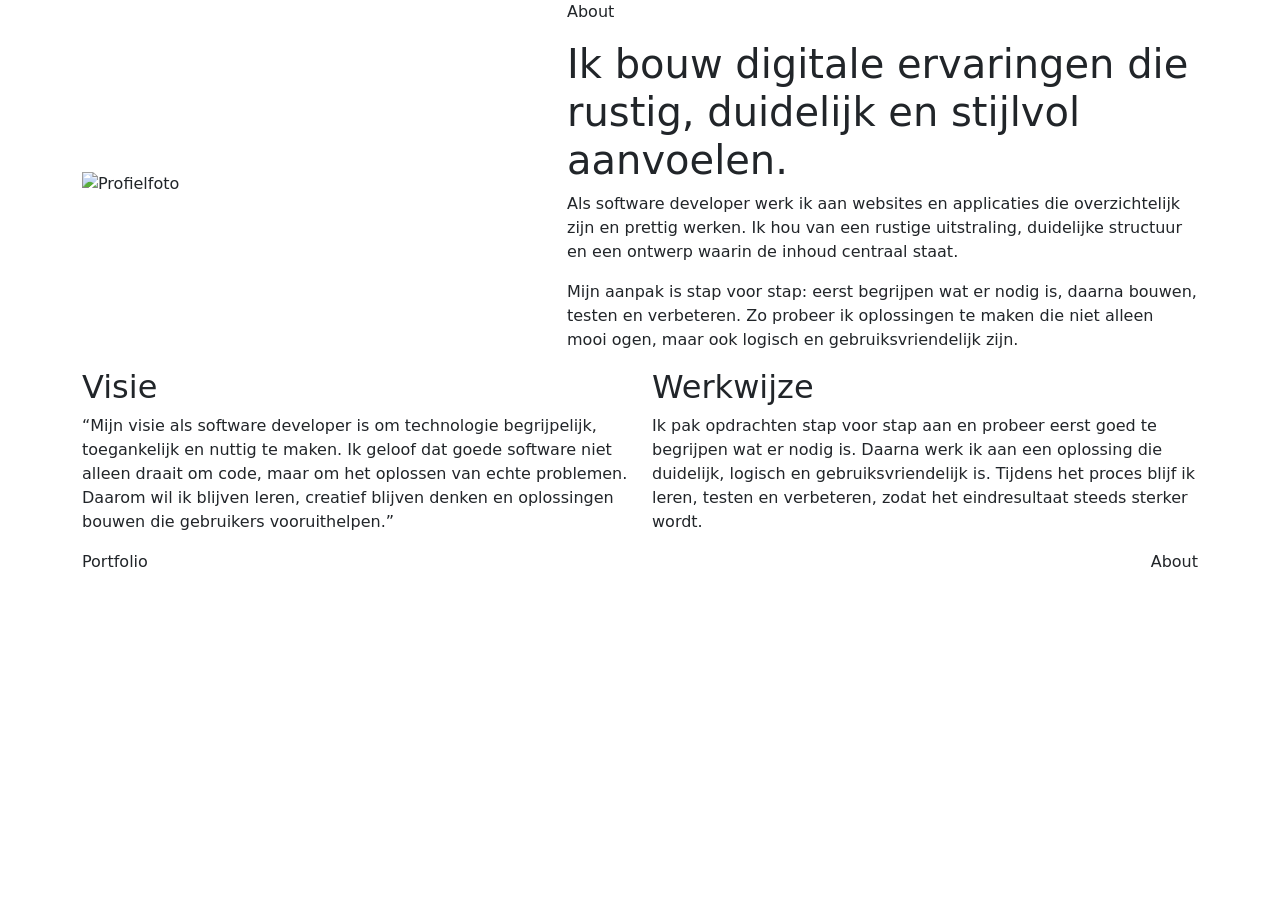
==== about.html @ 8e5a89a1 "basis" ====
<!doctype html>
<html lang="nl">
  <head>
    <meta charset="utf-8">
    <meta name="viewport" content="width=device-width, initial-scale=1">
    <title>Portfolio | About</title>
    <link href="https://cdn.jsdelivr.net/npm/bootstrap@5.3.3/dist/css/bootstrap.min.css" rel="stylesheet">
    <link rel="stylesheet" href="css/style.css">
  </head>
  <body class="inner-page">
    <nav class="navbar navbar-expand-lg fixed-top glass-nav" data-bs-theme="dark">
      <div class="container">
        <a class="navbar-brand brand-mark" href="index.html">Portfolio</a>
        <button class="navbar-toggler" type="button" data-bs-toggle="collapse" data-bs-target="#mainNav" aria-controls="mainNav" aria-expanded="false" aria-label="Menu openen">
          <span class="navbar-toggler-icon"></span>
        </button>
        <div class="collapse navbar-collapse" id="mainNav">
          <ul class="navbar-nav ms-auto gap-lg-2">
            <li class="nav-item"><a class="nav-link" href="index.html">Home</a></li>
            <li class="nav-item"><a class="nav-link active" href="about.html">About</a></li>
            <li class="nav-item"><a class="nav-link" href="skills.html">Skills</a></li>
            <li class="nav-item"><a class="nav-link" href="projecten.html">Projecten</a></li>
          </ul>
        </div>
      </div>
    </nav>

    <main class="page-shell">
      <section class="container">
        <div class="row align-items-center g-5">
          <div class="col-lg-5">
            <div class="portrait-frame reveal">
              <img class="profile-photo" src="img/profiel-foto.png" alt="Profielfoto">
            </div>
          </div>
          <div class="col-lg-7">
            <p class="eyebrow">About</p>
            <h1 class="page-title about-title">Ik bouw digitale ervaringen die rustig, duidelijk en stijlvol aanvoelen.</h1>
            <p class="page-copy">Als software developer werk ik aan websites en applicaties die overzichtelijk zijn en prettig werken. Ik hou van een rustige uitstraling, 
              duidelijke structuur en een ontwerp waarin de inhoud centraal staat.</p>
            <p class="page-copy">Mijn aanpak is stap voor stap: eerst begrijpen wat er nodig is, 
              daarna bouwen, testen en verbeteren. Zo probeer ik oplossingen te maken die niet alleen mooi ogen, maar ook logisch en gebruiksvriendelijk zijn.</p>
          </div>
        </div>
      </section>

      <section class="container section-gap">
        <div class="row g-4">
          <div class="col-md-6">
            <article class="lux-card reveal">
              <h2>Visie</h2>
              <p>“Mijn visie als software developer is om technologie begrijpelijk, 
                toegankelijk en nuttig te maken. Ik geloof dat goede software niet alleen draait om code, 
                maar om het oplossen van echte problemen. Daarom wil ik blijven leren, 
                creatief blijven denken en oplossingen bouwen die gebruikers vooruithelpen.”</p>
            </article>
          </div>
          <div class="col-md-6">
            <article class="lux-card reveal">
              <h2>Werkwijze</h2>
              <p>Ik pak opdrachten stap voor stap aan en probeer eerst goed te begrijpen wat er nodig is. 
                Daarna werk ik aan een oplossing die duidelijk, logisch en gebruiksvriendelijk is. 
                Tijdens het proces blijf ik leren, testen en verbeteren, zodat het eindresultaat steeds sterker wordt.</p>
            </article>
          </div>
        </div>
      </section>
    </main>

    <footer class="site-footer">
      <div class="container d-flex flex-column flex-md-row justify-content-between gap-2">
        <span>Portfolio</span>
        <span>About</span>
      </div>
    </footer>

    <script src="https://cdn.jsdelivr.net/npm/bootstrap@5.3.3/dist/js/bootstrap.bundle.min.js"></script>
    <script src="js/main.js"></script>
  </body>
</html>
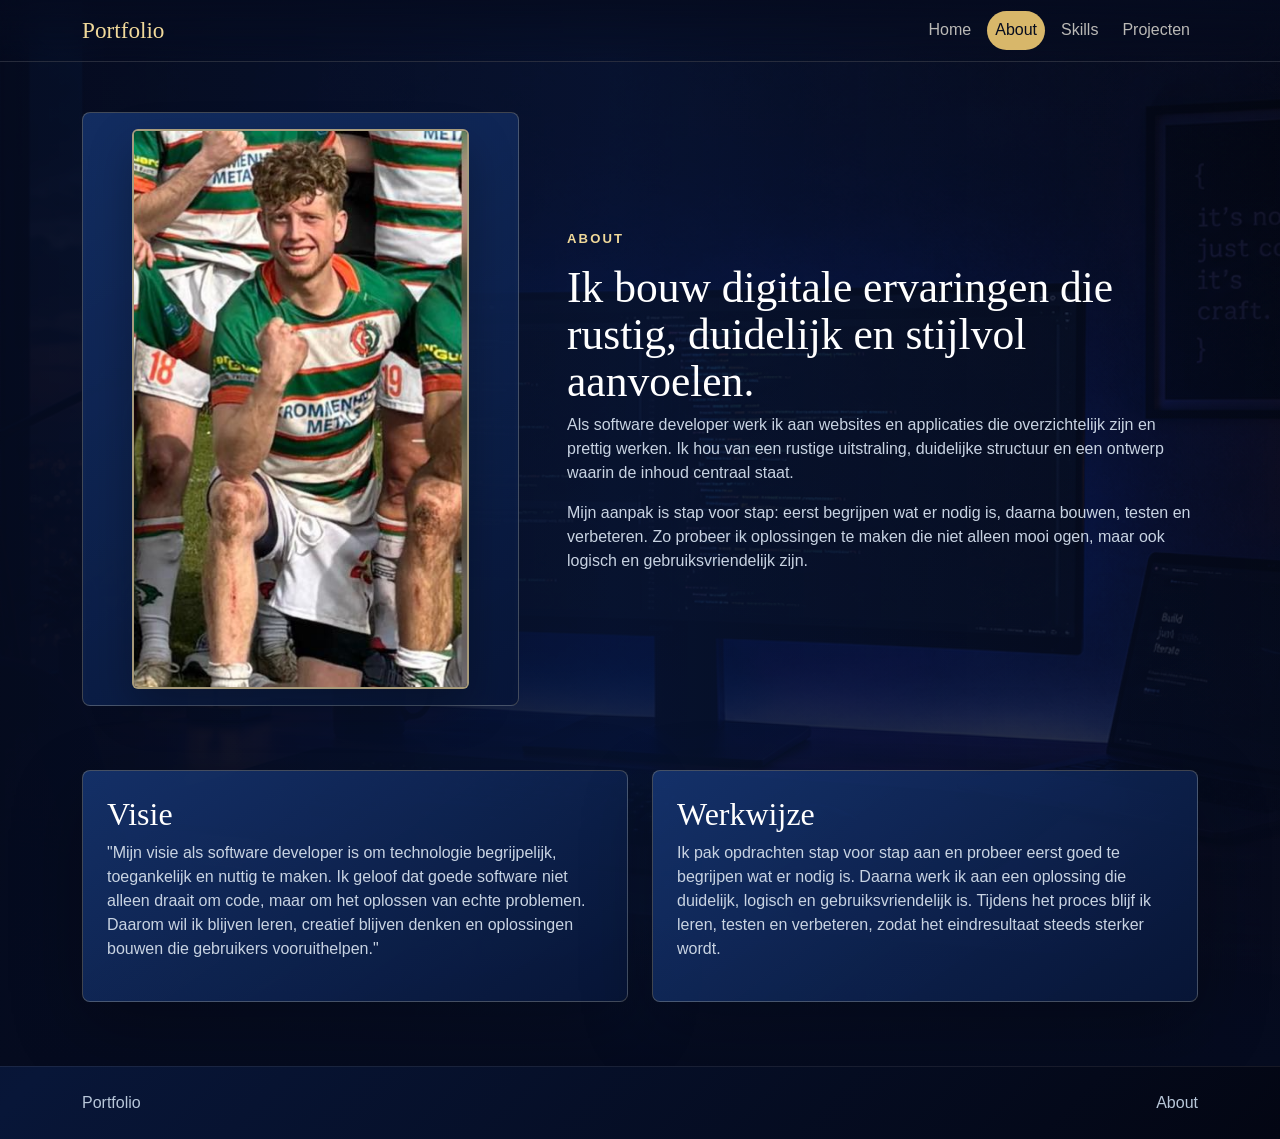
==== commit 01693050: "codebar aangepast en uitbereid span tool-item gelijk gemaakt" ====
--- a/about.html
+++ b/about.html
@@ -49,10 +49,10 @@
           <div class="col-md-6">
             <article class="lux-card reveal">
               <h2>Visie</h2>
-              <p>“Mijn visie als software developer is om technologie begrijpelijk, 
+              <p>"Mijn visie als software developer is om technologie begrijpelijk,
                 toegankelijk en nuttig te maken. Ik geloof dat goede software niet alleen draait om code, 
                 maar om het oplossen van echte problemen. Daarom wil ik blijven leren, 
-                creatief blijven denken en oplossingen bouwen die gebruikers vooruithelpen.”</p>
+                creatief blijven denken en oplossingen bouwen die gebruikers vooruithelpen."</p>
             </article>
           </div>
           <div class="col-md-6">
--- a/css/style.css
+++ b/css/style.css
@@ -0,0 +1,887 @@
+:root {
+  --blue-950: #050b1f;
+  --blue-900: #081638;
+  --blue-800: #10275a;
+  --blue-700: #183a7a;
+  --mist: #b8c7d9;
+  --gold: #d8b76a;
+  --gold-soft: #f0d99a;
+  --ivory: #f5f0e6;
+  --muted: #c8d3e2;
+  --line: rgba(240, 217, 154, 0.24);
+}
+
+* {
+  box-sizing: border-box;
+}
+
+body {
+  margin: 0;
+  color: var(--ivory);
+  background:
+    radial-gradient(circle at 20% 10%, rgba(216, 183, 106, 0.12), transparent 28rem),
+    linear-gradient(135deg, var(--blue-950), var(--blue-900) 46%, #030613);
+  font-family: Arial, Helvetica, sans-serif;
+  min-height: 100vh;
+}
+
+a {
+  text-decoration: none;
+}
+
+.glass-nav {
+  border-bottom: 1px solid rgba(245, 240, 230, 0.08);
+  background: rgba(5, 11, 31, 0.84);
+  backdrop-filter: blur(18px);
+}
+
+.home-page .glass-nav,
+.inner-page .glass-nav {
+  background: linear-gradient(180deg, rgba(5, 11, 31, 0.82), rgba(5, 11, 31, 0.18));
+  border-bottom: 1px solid rgba(245, 240, 230, 0.14);
+  box-shadow: none;
+}
+
+.home-page .glass-nav.is-scrolled,
+.inner-page .glass-nav.is-scrolled {
+  background: rgba(5, 11, 31, 0.9);
+  box-shadow: 0 16px 38px rgba(0, 0, 0, 0.2);
+}
+
+.brand-mark {
+  color: var(--gold-soft);
+  font-family: Georgia, "Times New Roman", serif;
+  font-size: 1.45rem;
+  letter-spacing: 0;
+}
+
+.navbar .nav-link {
+  color: rgba(245, 240, 230, 0.76);
+  border-radius: 999px;
+  padding: 0.45rem 0.85rem;
+}
+
+.navbar .nav-link:hover,
+.navbar .nav-link.active {
+  color: var(--blue-950);
+  background: var(--gold);
+}
+
+.hero-section {
+  isolation: isolate;
+  min-height: 100svh;
+  position: relative;
+  overflow: hidden;
+  background:
+    linear-gradient(90deg, rgba(5, 11, 31, 0.9), rgba(8, 22, 56, 0.68) 48%, rgba(5, 11, 31, 0.34)),
+    linear-gradient(180deg, rgba(5, 11, 31, 0.28), rgba(5, 11, 31, 0.9)),
+    url("../img/home-page-header.png") center/cover;
+}
+
+.hero-section::after {
+  background: linear-gradient(180deg, transparent, var(--blue-950));
+  bottom: 0;
+  content: "";
+  height: 9rem;
+  left: 0;
+  pointer-events: none;
+  position: absolute;
+  right: 0;
+  z-index: 0;
+}
+
+.homepage-header .container {
+  position: relative;
+  z-index: 1;
+}
+
+.hero-grid {
+  padding-bottom: 5rem;
+  padding-top: 7.5rem;
+}
+
+.hero-copy,
+.page-copy,
+.skills-lead,
+.lux-card p,
+.profile-panel p,
+.project-body p {
+  color: var(--muted);
+}
+
+.eyebrow {
+  color: var(--gold-soft);
+  font-size: 0.82rem;
+  font-weight: 700;
+  letter-spacing: 0.16em;
+  margin-bottom: 1rem;
+  text-transform: uppercase;
+}
+
+.btn-gold {
+  color: var(--blue-950);
+  background: var(--gold);
+  border: 1px solid var(--gold);
+}
+
+.btn-gold:hover {
+  color: var(--blue-950);
+  background: var(--gold-soft);
+  border-color: var(--gold-soft);
+}
+
+.codebar-stack {
+  margin-top: 4.5rem;
+  max-width: 100%;
+  overflow: visible;
+  padding-bottom: 0.25rem;
+  width: 100%;
+}
+
+.codebar-stack__track {
+  align-items: center;
+  display: flex;
+  flex-wrap: wrap;
+  gap: 1rem clamp(1.2rem, 3.4vw, 2.75rem);
+  justify-content: center;
+  min-height: 34px;
+  padding: 0.85rem 0 0;
+  width: 100%;
+}
+
+.codebar-tech {
+  align-items: center;
+  color: rgba(247, 251, 255, 0.9);
+  display: inline-flex;
+  flex: 0 0 auto;
+  font-size: 0.74rem;
+  gap: 0.46rem;
+  line-height: 1;
+  white-space: nowrap;
+}
+
+.codebar-icon {
+  align-items: center;
+  display: inline-flex;
+  flex: 0 0 18px;
+  font-size: 0.63rem;
+  font-weight: 800;
+  height: 18px;
+  justify-content: center;
+  line-height: 1;
+  position: relative;
+  width: 18px;
+}
+
+.codebar-icon--js {
+  background: #f7df1e;
+  color: #111;
+}
+
+.codebar-icon--html {
+  background: #e34f26;
+  color: #fff;
+}
+
+.codebar-icon--css {
+  background: #1572b6;
+  color: #fff;
+}
+
+.codebar-icon--go {
+  background: #00add8;
+  color: #fff;
+  font-size: 0.54rem;
+}
+
+.codebar-icon--php {
+  background: #777bb4;
+  color: #fff;
+  font-size: 0.47rem;
+}
+
+.codebar-icon--mysql {
+  background: #00618a;
+  color: #fff;
+  font-size: 0.45rem;
+}
+
+.codebar-icon--ts {
+  background: #3178c6;
+  color: #fff;
+}
+
+.codebar-icon--react {
+  color: #00d8ff;
+  font-size: 1.55rem;
+  font-weight: 400;
+}
+
+.codebar-icon--next {
+  border: 1px solid rgba(255, 255, 255, 0.85);
+  border-radius: 999px;
+  color: #fff;
+  font-family: Georgia, "Times New Roman", serif;
+  font-size: 0.7rem;
+}
+
+.codebar-icon--node {
+  border: 1px solid #5fa721;
+  border-radius: 3px;
+  clip-path: polygon(25% 0, 75% 0, 100% 50%, 75% 100%, 25% 100%, 0 50%);
+  color: #5fa721;
+  font-size: 0.54rem;
+}
+
+.codebar-icon--node::before {
+  background: rgba(95, 167, 33, 0.16);
+  content: "";
+  inset: 0;
+  position: absolute;
+}
+
+.codebar-icon--tailwind {
+  color: #38bdf8;
+  font-size: 1.8rem;
+  font-weight: 700;
+}
+
+.codebar-icon--postgres {
+  border: 1px solid #699eca;
+  border-radius: 3px;
+  color: #699eca;
+  font-size: 0.52rem;
+}
+
+.codebar-icon--git {
+  background: #f05032;
+  border-radius: 2px;
+  transform: rotate(45deg) scale(0.82);
+}
+
+.codebar-icon--git::before,
+.codebar-icon--git::after {
+  background: #111;
+  border-radius: 999px;
+  content: "";
+  height: 4px;
+  position: absolute;
+  width: 4px;
+}
+
+.codebar-icon--git::before {
+  left: 4px;
+  top: 4px;
+}
+
+.codebar-icon--git::after {
+  right: 4px;
+  bottom: 4px;
+}
+
+.profile-panel,
+.lux-card,
+.project-card {
+  border: 1px solid var(--line);
+  background: linear-gradient(145deg, rgba(24, 58, 122, 0.78), rgba(8, 22, 56, 0.9));
+}
+
+.profile-panel,
+.lux-card,
+.project-card,
+.skills-panel,
+.tool-panel,
+.stat-tile {
+  box-shadow: 0 24px 70px rgba(0, 0, 0, 0.28);
+}
+
+.profile-panel {
+  border-radius: 8px;
+  padding: 2rem;
+}
+
+.panel-kicker,
+.project-body span {
+  color: var(--gold-soft);
+  font-size: 0.75rem;
+  font-weight: 700;
+  letter-spacing: 0.12em;
+  text-transform: uppercase;
+}
+
+.profile-panel h2,
+.lux-card h2,
+.skills-title,
+.project-body h2 {
+  color: #fff;
+  font-family: Georgia, "Times New Roman", serif;
+  letter-spacing: 0;
+}
+
+.stat-grid {
+  display: grid;
+  grid-template-columns: repeat(2, 1fr);
+  gap: 1rem;
+  margin-top: 1.5rem;
+}
+
+.stat-grid div {
+  border-top: 1px solid var(--line);
+  padding-top: 1rem;
+}
+
+.stat-grid strong {
+  color: var(--gold-soft);
+  display: block;
+  font-size: 2rem;
+  line-height: 1;
+}
+
+.stat-grid span {
+  color: var(--mist);
+  font-size: 0.9rem;
+}
+
+.section-band,
+.page-shell {
+  padding: 7rem 0 4rem;
+}
+
+.inner-page .page-shell {
+  isolation: isolate;
+  min-height: 100svh;
+  overflow: hidden;
+  position: relative;
+  background:
+    linear-gradient(90deg, rgba(5, 11, 31, 0.9), rgba(8, 22, 56, 0.68) 48%, rgba(5, 11, 31, 0.34)),
+    linear-gradient(180deg, rgba(5, 11, 31, 0.28), rgba(5, 11, 31, 0.9)),
+    url("../img/home-page-header.png") center/cover;
+}
+
+.inner-page .page-shell::after {
+  background: linear-gradient(180deg, transparent, var(--blue-950));
+  bottom: 0;
+  content: "";
+  height: 9rem;
+  left: 0;
+  pointer-events: none;
+  position: absolute;
+  right: 0;
+  z-index: 0;
+}
+
+.inner-page .page-shell > .container {
+  position: relative;
+  z-index: 1;
+}
+
+.section-gap {
+  margin-top: 4rem;
+}
+
+.lux-card {
+  border-radius: 8px;
+  height: 100%;
+  padding: 1.5rem;
+}
+
+.page-title {
+  color: #fff;
+  font-family: Georgia, "Times New Roman", serif;
+  font-size: clamp(2.3rem, 5vw, 4.8rem);
+  letter-spacing: 0;
+  line-height: 1.02;
+  max-width: 920px;
+}
+
+.about-title {
+  font-size: clamp(1.9rem, 3.4vw, 3.25rem);
+  line-height: 1.08;
+}
+
+.portrait-frame {
+  align-items: center;
+  background: linear-gradient(145deg, rgba(24, 58, 122, 0.72), rgba(8, 22, 56, 0.94));
+  border: 1px solid var(--line);
+  border-radius: 8px;
+  display: flex;
+  justify-content: center;
+  min-height: 320px;
+  overflow: visible;
+  padding: 1rem;
+}
+
+.profile-photo {
+  background: rgba(5, 11, 31, 0.42);
+  border: 2px solid rgba(240, 217, 154, 0.68);
+  border-radius: 6px;
+  box-shadow: 0 18px 44px rgba(0, 0, 0, 0.28);
+  display: block;
+  height: auto;
+  max-height: 560px;
+  max-width: 100%;
+  width: auto;
+}
+
+.skills-page {
+  min-height: 100svh;
+}
+
+.skills-hero {
+  padding-top: 1.5rem;
+}
+
+.skills-intro {
+  max-width: 560px;
+}
+
+.skills-title {
+  font-size: clamp(2.4rem, 5vw, 4.3rem);
+  line-height: 1;
+  margin-bottom: 1.4rem;
+}
+
+.skills-title span {
+  color: #7d5cff;
+}
+
+.skills-lead {
+  font-size: 1rem;
+  line-height: 1.8;
+  max-width: 520px;
+}
+
+.skills-cta {
+  align-items: center;
+  border: 1px solid rgba(125, 92, 255, 0.72);
+  border-radius: 8px;
+  box-shadow: 0 0 34px rgba(125, 92, 255, 0.18);
+  color: #fff;
+  display: inline-flex;
+  font-size: 0.95rem;
+  gap: 0.75rem;
+  margin-top: 2rem;
+  padding: 0.85rem 1.35rem;
+}
+
+.skills-cta:hover {
+  background: rgba(125, 92, 255, 0.18);
+  color: #fff;
+}
+
+.skills-panel,
+.tool-panel,
+.stat-tile {
+  background: linear-gradient(145deg, rgba(5, 11, 31, 0.7), rgba(8, 22, 56, 0.88));
+  border: 1px solid rgba(184, 199, 217, 0.16);
+  border-radius: 8px;
+}
+
+.skills-panel {
+  overflow: hidden;
+  padding: clamp(1.4rem, 3vw, 2rem);
+  position: relative;
+}
+
+.skills-panel::after {
+  background:
+    linear-gradient(90deg, transparent 12%, rgba(125, 92, 255, 0.24) 12% 13%, transparent 13% 100%),
+    repeating-linear-gradient(180deg, rgba(184, 199, 217, 0.14) 0 1px, transparent 1px 16px),
+    linear-gradient(160deg, rgba(0, 0, 0, 0.9), rgba(8, 22, 56, 0.68));
+  border: 1px solid rgba(125, 92, 255, 0.32);
+  border-radius: 8px;
+  content: "";
+  height: 210px;
+  opacity: 0.42;
+  position: absolute;
+  right: -2rem;
+  top: -1.1rem;
+  transform: rotate(12deg);
+  width: 280px;
+}
+
+.skills-panel > * {
+  position: relative;
+  z-index: 1;
+}
+
+.panel-title {
+  color: var(--gold-soft);
+  font-size: 0.84rem;
+  font-weight: 700;
+  letter-spacing: 0.12em;
+  margin-bottom: 1.5rem;
+  text-transform: uppercase;
+}
+
+.skills-meter-grid {
+  display: grid;
+  column-gap: 2rem;
+  row-gap: 1.35rem;
+  grid-template-columns: repeat(2, minmax(0, 1fr));
+}
+
+.skill-meter {
+  min-width: 0;
+}
+
+.skill-meter:hover .skill-meter__row,
+.skill-meter:hover .skill-meter__row strong {
+  color: var(--gold-soft);
+}
+
+.skill-meter:hover .skill-fill {
+  background: linear-gradient(90deg, var(--gold), var(--gold-soft));
+  box-shadow: 0 0 24px rgba(240, 217, 154, 0.72);
+}
+
+.skill-meter__row {
+  align-items: center;
+  color: #fff;
+  display: flex;
+  font-size: 0.88rem;
+  gap: 1rem;
+  justify-content: space-between;
+  margin-bottom: 0.58rem;
+}
+
+.skill-meter__row span {
+  min-width: 0;
+}
+
+.skill-meter__row strong {
+  color: #a996ff;
+  flex: 0 0 auto;
+  font-size: 0.82rem;
+}
+
+.skill-track {
+  background: rgba(184, 199, 217, 0.14);
+  border-radius: 999px;
+  height: 0.42rem;
+  overflow: hidden;
+}
+
+.skill-fill {
+  background: linear-gradient(90deg, #5c58ff, #8f4dff);
+  border-radius: inherit;
+  box-shadow: 0 0 18px rgba(125, 92, 255, 0.72);
+  display: block;
+  height: 100%;
+  transform-origin: left;
+  transition: background 250ms ease, box-shadow 250ms ease;
+}
+
+.skill-meter:hover .skill-fill {
+  animation: skill-fill-hover 520ms ease both;
+}
+
+@keyframes skill-fill-hover {
+  from {
+    transform: scaleX(0);
+  }
+
+  to {
+    transform: scaleX(1);
+  }
+}
+
+.skill-fill--80 {
+  width: 80%;
+}
+
+.skill-fill--70 {
+  width: 70%;
+}
+
+.skill-fill--65 {
+  width: 65%;
+}
+
+.skill-fill--60 {
+  width: 60%;
+}
+
+.tool-panel {
+  margin-top: 2rem;
+  padding: clamp(1.2rem, 2.5vw, 1.8rem);
+}
+
+.tool-tabs {
+  border-bottom: 1px solid rgba(184, 199, 217, 0.12);
+  display: flex;
+  flex-wrap: wrap;
+  gap: 0.85rem;
+  margin-bottom: 1.4rem;
+  padding-bottom: 1.25rem;
+}
+
+.tool-tab {
+  align-items: center;
+  background: transparent;
+  border: 1px solid transparent;
+  border-radius: 8px;
+  color: var(--mist);
+  cursor: pointer;
+  display: inline-flex;
+  font-size: 0.9rem;
+  gap: 0.55rem;
+  padding: 0.7rem 1rem;
+}
+
+.tool-tab.is-active {
+  background: rgba(125, 92, 255, 0.18);
+  border-color: rgba(125, 92, 255, 0.42);
+  color: #fff;
+}
+
+.tool-tab:hover {
+  border-color: rgba(125, 92, 255, 0.32);
+  color: #fff;
+}
+
+.tool-grid {
+  border: 1px solid rgba(184, 199, 217, 0.08);
+  border-radius: 8px;
+  display: grid;
+  grid-template-columns: repeat(auto-fit, minmax(120px, 1fr));
+  overflow: hidden;
+}
+
+.tool-item {
+  align-items: center;
+  border-right: 1px solid rgba(184, 199, 217, 0.08);
+  --tool-accent: #7d5cff;
+  --tool-glow: rgba(125, 92, 255, 0.16);
+  --tool-glow-strong: rgba(125, 92, 255, 0.32);
+  box-shadow: inset 0 0 26px var(--tool-glow);
+  display: flex;
+  flex-direction: column;
+  gap: 0.65rem;
+  justify-content: center;
+  min-height: 132px;
+  padding: 1rem 0.75rem;
+  transition: box-shadow 220ms ease;
+}
+
+.tool-item:hover {
+  box-shadow:
+    inset 0 0 34px var(--tool-glow-strong),
+    0 0 30px var(--tool-glow);
+}
+
+.tool-item:last-child {
+  border-right: 0;
+}
+
+.tool-item.is-hidden {
+  display: none;
+}
+
+.tool-item:has(.icon-js) { --tool-accent: #f7df1e; --tool-glow: rgba(247, 223, 30, 0.18); --tool-glow-strong: rgba(247, 223, 30, 0.38); }
+.tool-item:has(.icon-html) { --tool-accent: #e34f26; --tool-glow: rgba(227, 79, 38, 0.2); --tool-glow-strong: rgba(227, 79, 38, 0.42); }
+.tool-item:has(.icon-css) { --tool-accent: #1572b6; --tool-glow: rgba(21, 114, 182, 0.22); --tool-glow-strong: rgba(21, 114, 182, 0.44); }
+.tool-item:has(.icon-go) { --tool-accent: #00add8; --tool-glow: rgba(0, 173, 216, 0.2); --tool-glow-strong: rgba(0, 173, 216, 0.42); }
+.tool-item:has(.icon-php) { --tool-accent: #777bb4; --tool-glow: rgba(119, 123, 180, 0.22); --tool-glow-strong: rgba(119, 123, 180, 0.44); }
+.tool-item:has(.icon-mysql) { --tool-accent: #00618a; --tool-glow: rgba(0, 97, 138, 0.22); --tool-glow-strong: rgba(0, 97, 138, 0.46); }
+.tool-item:has(.icon-phpmyadmin) { --tool-accent: #f0a000; --tool-glow: rgba(240, 160, 0, 0.2); --tool-glow-strong: rgba(240, 160, 0, 0.42); }
+.tool-item:has(.icon-github) { --tool-accent: #f5f0e6; --tool-glow: rgba(245, 240, 230, 0.16); --tool-glow-strong: rgba(245, 240, 230, 0.34); }
+.tool-item:has(.icon-vscode) { --tool-accent: #007acc; --tool-glow: rgba(0, 122, 204, 0.2); --tool-glow-strong: rgba(0, 122, 204, 0.44); }
+.tool-item:has(.icon-vbox) { --tool-accent: #183a7a; --tool-glow: rgba(24, 58, 122, 0.24); --tool-glow-strong: rgba(24, 58, 122, 0.48); }
+.tool-item:has(.icon-canva) { --tool-accent: #00c4cc; --tool-glow: rgba(0, 196, 204, 0.2); --tool-glow-strong: rgba(0, 196, 204, 0.44); }
+.tool-item:has(.icon-ux) { --tool-accent: #7d5cff; --tool-glow: rgba(125, 92, 255, 0.2); --tool-glow-strong: rgba(125, 92, 255, 0.44); }
+.tool-item:has(.icon-wireframe) { --tool-accent: #f0d99a; --tool-glow: rgba(240, 217, 154, 0.18); --tool-glow-strong: rgba(240, 217, 154, 0.4); }
+
+.tool-icon {
+  align-items: center;
+  border-radius: 6px;
+  display: flex;
+  font-size: 1rem;
+  font-weight: 800;
+  height: 42px;
+  justify-content: center;
+  width: 42px;
+}
+
+.icon-js { background: #f7df1e; color: #101010; }
+.icon-html { background: #e34f26; color: #fff; }
+.icon-css { background: #1572b6; color: #fff; }
+.icon-go { background: #00add8; color: #fff; }
+.icon-php { background: #777bb4; color: #fff; }
+.icon-mysql { background: #00618a; color: #fff; }
+.icon-phpmyadmin { background: #f0a000; color: #101010; }
+.icon-github { background: #24292f; color: #fff; }
+.icon-vscode { background: #007acc; color: #fff; }
+.icon-vbox { background: #183a7a; color: #fff; }
+.icon-canva { background: #00c4cc; color: #fff; }
+.icon-ux { background: #7d5cff; color: #fff; }
+.icon-wireframe { background: #f0d99a; color: #101010; }
+
+.tool-name {
+  color: #fff;
+  font-size: 0.86rem;
+}
+
+.dot-row {
+  display: flex;
+  gap: 0.28rem;
+}
+
+.dot-row span {
+  background: var(--tool-accent);
+  border-radius: 999px;
+  box-shadow: 0 0 12px var(--tool-glow-strong);
+  height: 0.3rem;
+  width: 0.55rem;
+}
+
+.stats-row {
+  margin-top: 1.45rem;
+}
+
+.stat-tile {
+  align-items: center;
+  display: flex;
+  gap: 1rem;
+  height: 100%;
+  padding: 1.25rem;
+}
+
+.stat-icon {
+  align-items: center;
+  background: rgba(125, 92, 255, 0.2);
+  border: 1px solid rgba(125, 92, 255, 0.32);
+  border-radius: 8px;
+  color: #a996ff;
+  display: flex;
+  flex: 0 0 46px;
+  font-size: 1.4rem;
+  height: 46px;
+  justify-content: center;
+}
+
+.stat-number {
+  color: #fff;
+  display: block;
+  font-family: Georgia, "Times New Roman", serif;
+  font-size: 2rem;
+  line-height: 1;
+}
+
+.stat-label {
+  color: #fff;
+  display: block;
+  font-size: 0.92rem;
+  margin-top: 0.35rem;
+}
+
+.stat-note {
+  color: var(--mist);
+  display: block;
+  font-size: 0.8rem;
+  margin-top: 0.25rem;
+}
+
+.project-card {
+  border-radius: 8px;
+  height: 100%;
+  overflow: hidden;
+}
+
+.project-visual {
+  aspect-ratio: 16 / 10;
+  border-bottom: 1px solid var(--line);
+}
+
+.visual-one {
+  background: linear-gradient(135deg, rgba(216, 183, 106, 0.78), rgba(24, 58, 122, 0.78)), url("https://images.unsplash.com/photo-1497366754035-f200968a6e72?auto=format&fit=crop&w=900&q=80") center/cover;
+}
+
+.visual-two {
+  background: linear-gradient(135deg, rgba(24, 58, 122, 0.82), rgba(5, 11, 31, 0.42)), url("https://images.unsplash.com/photo-1551288049-bebda4e38f71?auto=format&fit=crop&w=900&q=80") center/cover;
+}
+
+.visual-three {
+  background: linear-gradient(135deg, rgba(216, 183, 106, 0.52), rgba(5, 11, 31, 0.74)), url("https://images.unsplash.com/photo-1524758631624-e2822e304c36?auto=format&fit=crop&w=900&q=80") center/cover;
+}
+
+.project-body {
+  padding: 1.35rem;
+}
+
+.site-footer {
+  border-top: 1px solid rgba(245, 240, 230, 0.08);
+  color: var(--mist);
+  padding: 1.5rem 0;
+}
+
+.reveal {
+  opacity: 0;
+  transform: translateY(18px);
+  transition: opacity 600ms ease, transform 600ms ease;
+}
+
+.reveal.is-visible {
+  opacity: 1;
+  transform: translateY(0);
+}
+
+@media (max-width: 991.98px) {
+  .navbar-collapse {
+    background: rgba(5, 11, 31, 0.94);
+    border: 1px solid rgba(240, 217, 154, 0.18);
+    border-radius: 8px;
+    margin-top: 0.85rem;
+    padding: 1rem;
+  }
+
+  .hero-section .min-vh-100 {
+    min-height: auto !important;
+    padding-bottom: 4rem;
+    padding-top: 8.25rem !important;
+  }
+
+  .page-shell {
+    padding-top: 8rem;
+  }
+
+  .skills-panel::after {
+    opacity: 0.2;
+  }
+
+  .tool-grid {
+    grid-template-columns: repeat(4, minmax(0, 1fr));
+  }
+
+  .tool-item:nth-child(4n) {
+    border-right: 0;
+  }
+}
+
+@media (max-width: 575.98px) {
+  .display-3 {
+    font-size: 2.55rem;
+  }
+
+  .profile-panel,
+  .lux-card {
+    padding: 1.2rem;
+  }
+
+  .skills-cta {
+    justify-content: center;
+    width: 100%;
+  }
+
+  .skills-meter-grid {
+    grid-template-columns: 1fr;
+  }
+
+  .tool-grid {
+    grid-template-columns: repeat(2, minmax(0, 1fr));
+  }
+
+  .tool-item:nth-child(2n) {
+    border-right: 0;
+  }
+}
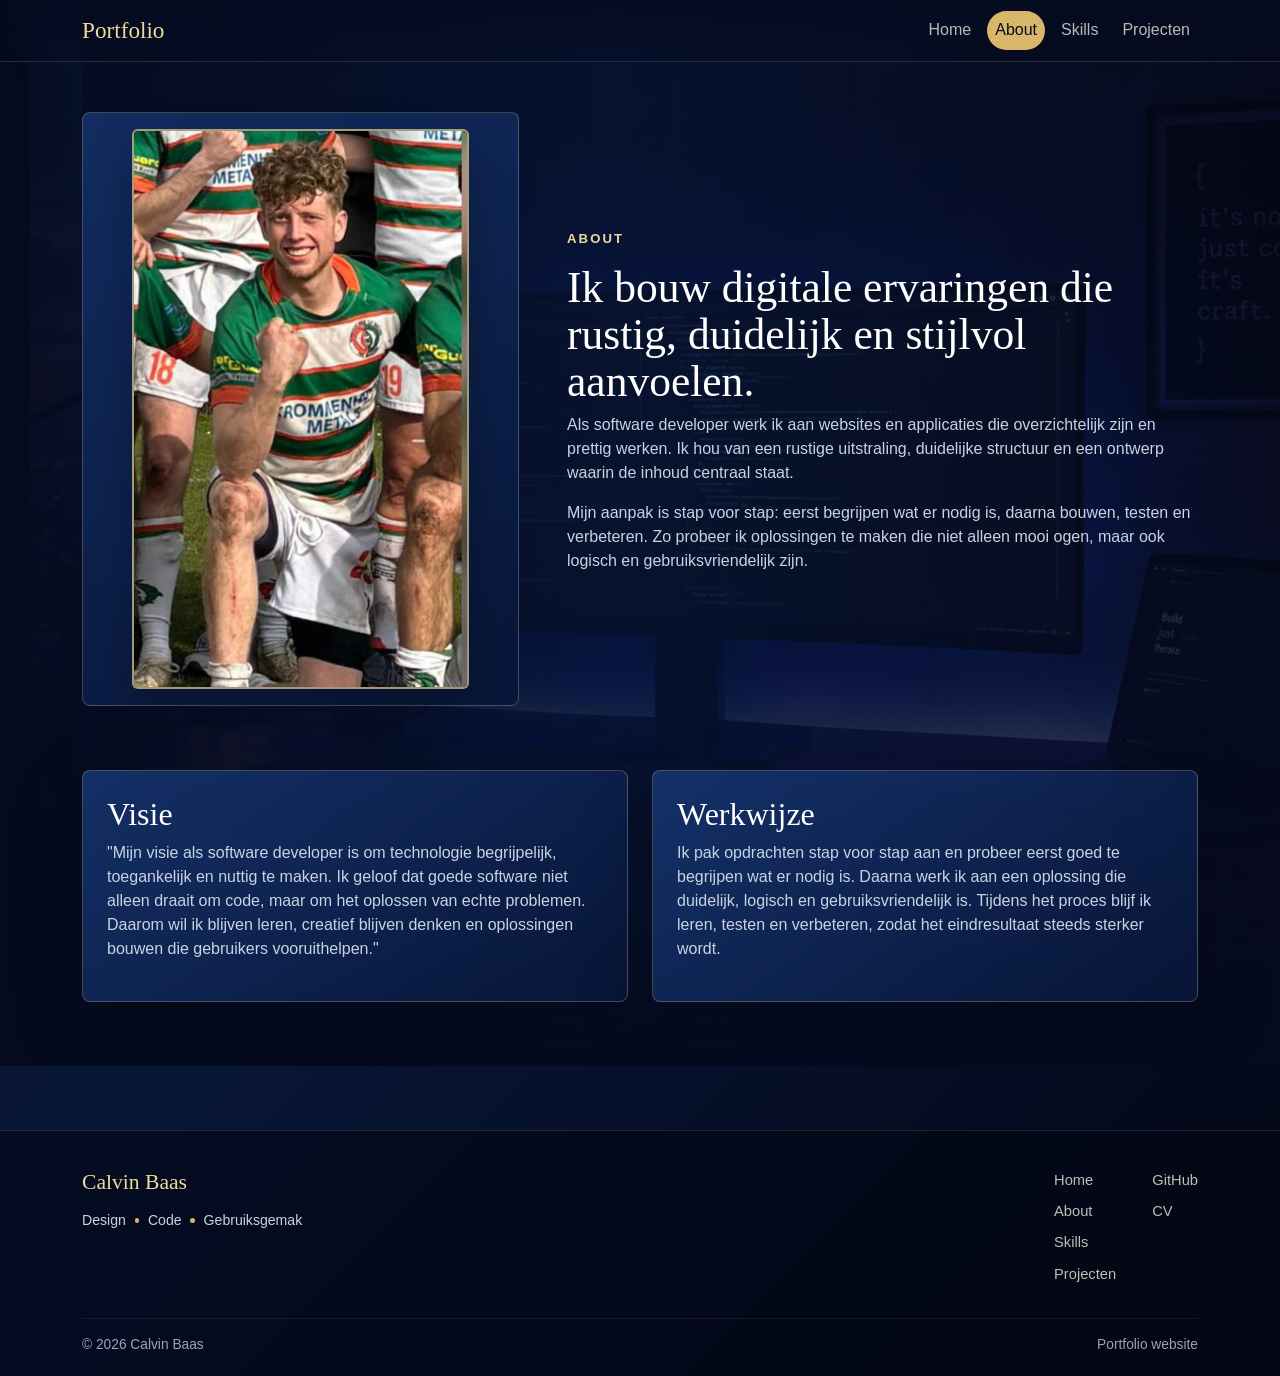
==== commit 1604ceaf: "footer footer uitbereid en comments toegevoegd" ====
--- a/about.html
+++ b/about.html
@@ -8,6 +8,7 @@
     <link rel="stylesheet" href="css/style.css">
   </head>
   <body class="inner-page">
+    <!-- Navigatie: data-bs-target moet blijven verwijzen naar id="mainNav" voor het mobiele Bootstrap-menu. -->
     <nav class="navbar navbar-expand-lg fixed-top glass-nav" data-bs-theme="dark">
       <div class="container">
         <a class="navbar-brand brand-mark" href="index.html">Portfolio</a>
@@ -67,10 +68,35 @@
       </section>
     </main>
 
+    <!-- Footer: dezelfde structuur staat op alle pagina's. Pas links/tekst overal gelijk aan voor consistentie. -->
     <footer class="site-footer">
-      <div class="container d-flex flex-column flex-md-row justify-content-between gap-2">
-        <span>Portfolio</span>
-        <span>About</span>
+      <div class="container">
+        <div class="footer-grid">
+          <div class="footer-brand">
+            <a class="footer-logo" href="index.html">Calvin Baas</a>
+            <div class="footer-signature" aria-label="Focuspunten">
+              <span>Design</span>
+              <span>Code</span>
+              <span>Gebruiksgemak</span>
+            </div>
+          </div>
+          <div class="footer-links">
+            <nav class="footer-nav" aria-label="Footer navigatie">
+              <a href="index.html">Home</a>
+              <a href="about.html">About</a>
+              <a href="skills.html">Skills</a>
+              <a href="projecten.html">Projecten</a>
+            </nav>
+            <nav class="footer-nav" aria-label="Professionele links">
+              <a href="#" target="_blank" rel="noopener">GitHub</a>
+              <a href="#" target="_blank" rel="noopener">CV</a>
+            </nav>
+          </div>
+        </div>
+        <div class="footer-bottom">
+          <span>&copy; 2026 Calvin Baas</span>
+          <span>Portfolio website</span>
+        </div>
       </div>
     </footer>
 
--- a/css/style.css
+++ b/css/style.css
@@ -1,4 +1,5 @@
 :root {
+  /* Kleurvariabelen sturen de hele site; wijzig ze hier om de huisstijl consistent te houden. */
   --blue-950: #050b1f;
   --blue-900: #081638;
   --blue-800: #10275a;
@@ -42,6 +43,7 @@
   box-shadow: none;
 }
 
+/* Deze class wordt door js/main.js gezet zodra de pagina genoeg is gescrold. */
 .home-page .glass-nav.is-scrolled,
 .inner-page .glass-nav.is-scrolled {
   background: rgba(5, 11, 31, 0.9);
@@ -279,6 +281,7 @@
   bottom: 4px;
 }
 
+/* Kaarten delen dezelfde basisstijl. Verander deze voorzichtig: dit raakt meerdere onderdelen. */
 .profile-panel,
 .lux-card,
 .project-card {
@@ -296,6 +299,7 @@
 }
 
 .profile-panel {
+  /* Alleen de profielkaart op de homepage. Houd padding en radius stabiel voor nette uitlijning. */
   border-radius: 8px;
   padding: 2rem;
 }
@@ -809,12 +813,103 @@
   padding: 1.35rem;
 }
 
+/* Footer component: gebruikt op alle HTML-pagina's. Houd classnamen gelijk aan de footer-markup. */
 .site-footer {
+  background: rgba(3, 6, 19, 0.58);
+  border-top: 1px solid rgba(240, 217, 154, 0.14);
+  color: var(--mist);
+  margin-top: 4rem;
+  padding: 2.4rem 0 1.25rem;
+}
+
+.footer-grid {
+  /* Linkerkant merk/signatuur, rechterkant linkkolommen. Op mobiel wordt dit 1 kolom. */
+  align-items: start;
+  display: grid;
+  gap: 2rem;
+  grid-template-columns: minmax(0, 1.35fr) minmax(15rem, 0.65fr);
+}
+
+.footer-brand {
+  max-width: 34rem;
+}
+
+.footer-logo {
+  color: var(--gold-soft);
+  display: inline-flex;
+  font-family: Georgia, "Times New Roman", serif;
+  font-size: 1.35rem;
+  line-height: 1.2;
+  margin-bottom: 0.75rem;
+}
+
+.footer-logo:hover {
+  color: var(--ivory);
+}
+
+.footer-signature {
+  align-items: center;
+  color: var(--muted);
+  display: flex;
+  flex-wrap: wrap;
+  gap: 0.55rem;
+  margin-top: 0.15rem;
+}
+
+.footer-signature span {
+  align-items: center;
+  display: inline-flex;
+  font-size: 0.88rem;
+}
+
+.footer-signature span + span::before {
+  background: var(--gold);
+  border-radius: 999px;
+  content: "";
+  height: 0.28rem;
+  margin-right: 0.55rem;
+  width: 0.28rem;
+}
+
+.footer-nav {
+  display: flex;
+  flex-direction: column;
+  gap: 0.5rem;
+}
+
+.footer-links {
+  /* Nieuwe footer-links horen in deze wrapper, zodat de twee kolommen netjes naast elkaar blijven. */
+  display: grid;
+  gap: 2.25rem;
+  grid-template-columns: repeat(2, max-content);
+  justify-content: end;
+}
+
+.footer-nav a {
+  color: rgba(245, 240, 230, 0.78);
+  font-size: 0.92rem;
+  line-height: 1.35;
+  padding: 0.1rem 0;
+  transition: color 180ms ease;
+}
+
+.footer-nav a:hover {
+  color: var(--gold-soft);
+}
+
+.footer-bottom {
+  align-items: center;
   border-top: 1px solid rgba(245, 240, 230, 0.08);
-  color: var(--mist);
-  padding: 1.5rem 0;
-}
-
+  color: rgba(184, 199, 217, 0.82);
+  display: flex;
+  font-size: 0.86rem;
+  gap: 1rem;
+  justify-content: space-between;
+  margin-top: 2rem;
+  padding-top: 1rem;
+}
+
+/* .reveal start verborgen; js/main.js voegt .is-visible toe wanneer het element in beeld komt. */
 .reveal {
   opacity: 0;
   transform: translateY(18px);
@@ -826,6 +921,7 @@
   transform: translateY(0);
 }
 
+/* Breakpoints volgen Bootstrap lg/sm, zodat grid en navbar tegelijk omschakelen. */
 @media (max-width: 991.98px) {
   .navbar-collapse {
     background: rgba(5, 11, 31, 0.94);
@@ -884,4 +980,30 @@
   .tool-item:nth-child(2n) {
     border-right: 0;
   }
-}
+
+  .site-footer {
+    margin-top: 3rem;
+    padding-top: 2rem;
+  }
+
+  .footer-grid {
+    /* Mobiele footer: alles onder elkaar om overlappende tekst te voorkomen. */
+    gap: 1.5rem;
+    grid-template-columns: 1fr;
+  }
+
+  .footer-nav {
+    justify-content: flex-start;
+  }
+
+  .footer-links {
+    gap: 2rem;
+    justify-content: start;
+  }
+
+  .footer-bottom {
+    align-items: flex-start;
+    flex-direction: column;
+    gap: 0.35rem;
+  }
+}
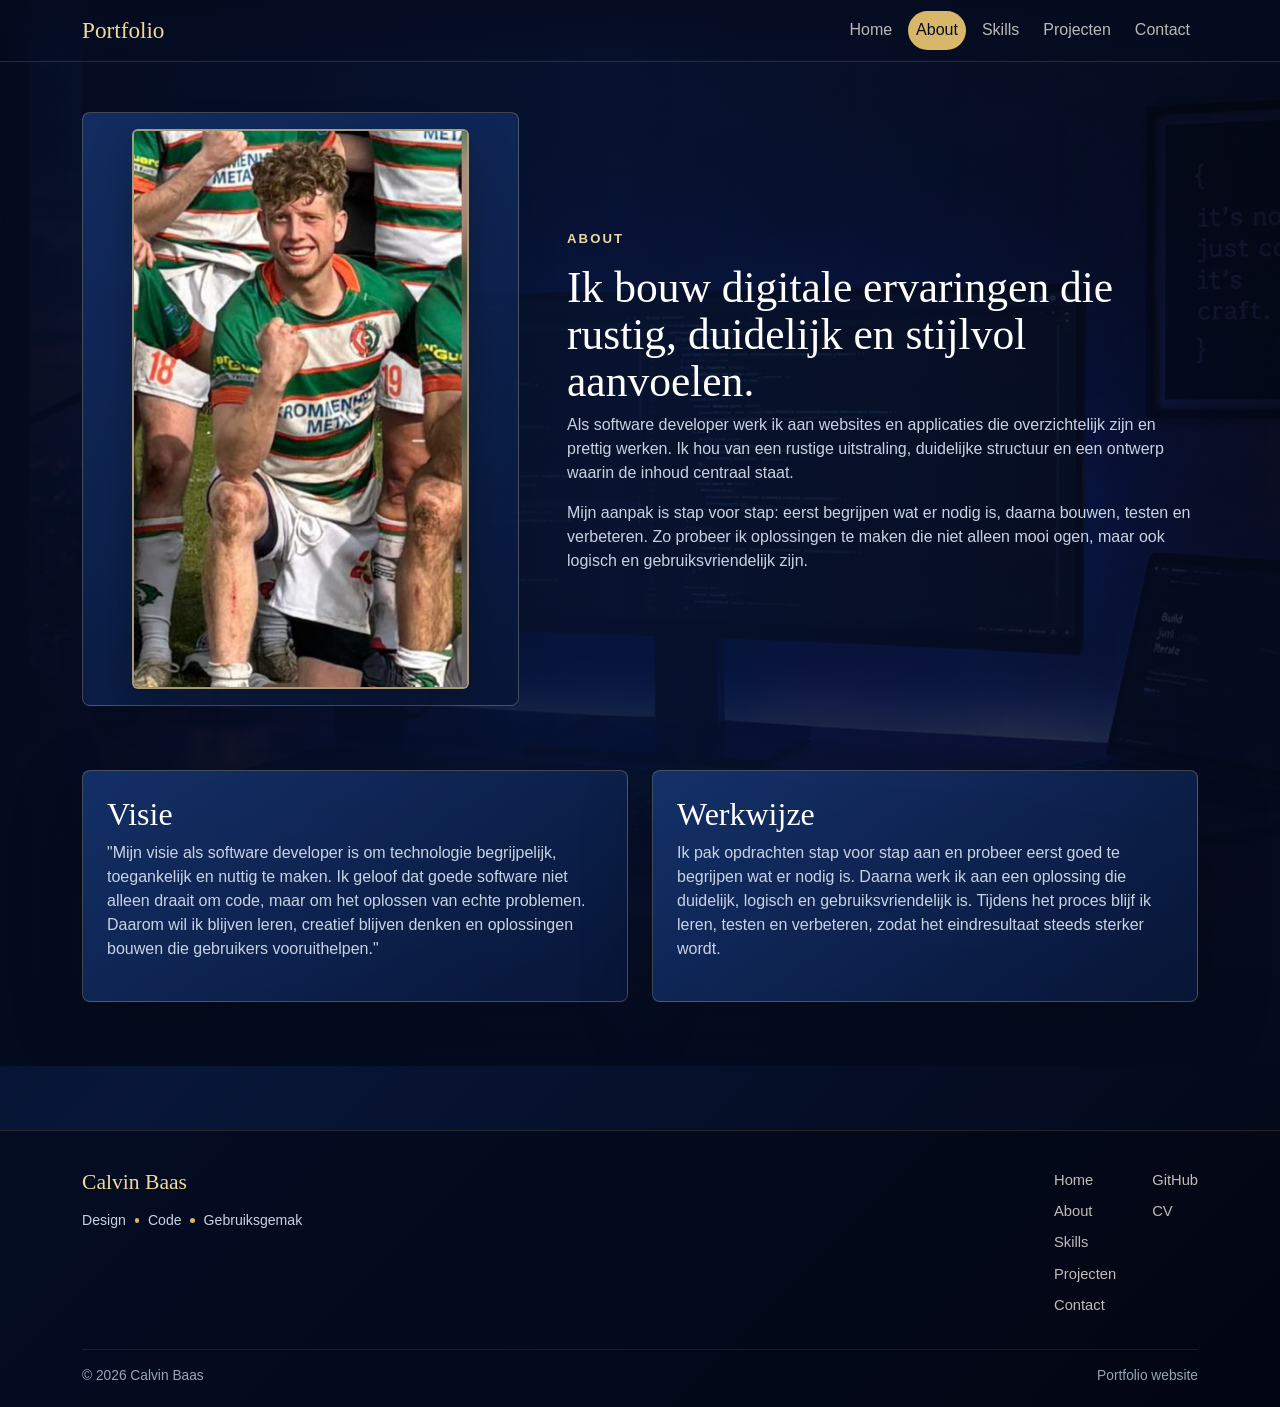
==== commit bce75aa2: "favicon-link" ====
--- a/about.html
+++ b/about.html
@@ -4,6 +4,7 @@
     <meta charset="utf-8">
     <meta name="viewport" content="width=device-width, initial-scale=1">
     <title>Portfolio | About</title>
+    <link rel="icon" type="image/png" href="img/browsertab-logo.png">
     <link href="https://cdn.jsdelivr.net/npm/bootstrap@5.3.3/dist/css/bootstrap.min.css" rel="stylesheet">
     <link rel="stylesheet" href="css/style.css">
   </head>
@@ -21,6 +22,7 @@
             <li class="nav-item"><a class="nav-link active" href="about.html">About</a></li>
             <li class="nav-item"><a class="nav-link" href="skills.html">Skills</a></li>
             <li class="nav-item"><a class="nav-link" href="projecten.html">Projecten</a></li>
+            <li class="nav-item"><a class="nav-link" href="contact.html">Contact</a></li>
           </ul>
         </div>
       </div>
@@ -86,6 +88,7 @@
               <a href="about.html">About</a>
               <a href="skills.html">Skills</a>
               <a href="projecten.html">Projecten</a>
+              <a href="contact.html">Contact</a>
             </nav>
             <nav class="footer-nav" aria-label="Professionele links">
               <a href="#" target="_blank" rel="noopener">GitHub</a>
--- a/css/style.css
+++ b/css/style.css
@@ -106,9 +106,13 @@
 .page-copy,
 .skills-lead,
 .lux-card p,
-.profile-panel p,
-.project-body p {
+.profile-panel p {
   color: var(--muted);
+}
+
+.hero-copy {
+  line-height: 1.65;
+  max-width: 42rem;
 }
 
 .eyebrow {
@@ -283,16 +287,13 @@
 
 /* Kaarten delen dezelfde basisstijl. Verander deze voorzichtig: dit raakt meerdere onderdelen. */
 .profile-panel,
-.lux-card,
-.project-card {
+.lux-card {
   border: 1px solid var(--line);
   background: linear-gradient(145deg, rgba(24, 58, 122, 0.78), rgba(8, 22, 56, 0.9));
 }
 
 .profile-panel,
 .lux-card,
-.project-card,
-.skills-panel,
 .tool-panel,
 .stat-tile {
   box-shadow: 0 24px 70px rgba(0, 0, 0, 0.28);
@@ -304,8 +305,7 @@
   padding: 2rem;
 }
 
-.panel-kicker,
-.project-body span {
+.panel-kicker {
   color: var(--gold-soft);
   font-size: 0.75rem;
   font-weight: 700;
@@ -315,8 +315,7 @@
 
 .profile-panel h2,
 .lux-card h2,
-.skills-title,
-.project-body h2 {
+.skills-title {
   color: #fff;
   font-family: Georgia, "Times New Roman", serif;
   letter-spacing: 0;
@@ -473,40 +472,11 @@
   color: #fff;
 }
 
-.skills-panel,
 .tool-panel,
 .stat-tile {
   background: linear-gradient(145deg, rgba(5, 11, 31, 0.7), rgba(8, 22, 56, 0.88));
   border: 1px solid rgba(184, 199, 217, 0.16);
   border-radius: 8px;
-}
-
-.skills-panel {
-  overflow: hidden;
-  padding: clamp(1.4rem, 3vw, 2rem);
-  position: relative;
-}
-
-.skills-panel::after {
-  background:
-    linear-gradient(90deg, transparent 12%, rgba(125, 92, 255, 0.24) 12% 13%, transparent 13% 100%),
-    repeating-linear-gradient(180deg, rgba(184, 199, 217, 0.14) 0 1px, transparent 1px 16px),
-    linear-gradient(160deg, rgba(0, 0, 0, 0.9), rgba(8, 22, 56, 0.68));
-  border: 1px solid rgba(125, 92, 255, 0.32);
-  border-radius: 8px;
-  content: "";
-  height: 210px;
-  opacity: 0.42;
-  position: absolute;
-  right: -2rem;
-  top: -1.1rem;
-  transform: rotate(12deg);
-  width: 280px;
-}
-
-.skills-panel > * {
-  position: relative;
-  z-index: 1;
 }
 
 .panel-title {
@@ -516,94 +486,6 @@
   letter-spacing: 0.12em;
   margin-bottom: 1.5rem;
   text-transform: uppercase;
-}
-
-.skills-meter-grid {
-  display: grid;
-  column-gap: 2rem;
-  row-gap: 1.35rem;
-  grid-template-columns: repeat(2, minmax(0, 1fr));
-}
-
-.skill-meter {
-  min-width: 0;
-}
-
-.skill-meter:hover .skill-meter__row,
-.skill-meter:hover .skill-meter__row strong {
-  color: var(--gold-soft);
-}
-
-.skill-meter:hover .skill-fill {
-  background: linear-gradient(90deg, var(--gold), var(--gold-soft));
-  box-shadow: 0 0 24px rgba(240, 217, 154, 0.72);
-}
-
-.skill-meter__row {
-  align-items: center;
-  color: #fff;
-  display: flex;
-  font-size: 0.88rem;
-  gap: 1rem;
-  justify-content: space-between;
-  margin-bottom: 0.58rem;
-}
-
-.skill-meter__row span {
-  min-width: 0;
-}
-
-.skill-meter__row strong {
-  color: #a996ff;
-  flex: 0 0 auto;
-  font-size: 0.82rem;
-}
-
-.skill-track {
-  background: rgba(184, 199, 217, 0.14);
-  border-radius: 999px;
-  height: 0.42rem;
-  overflow: hidden;
-}
-
-.skill-fill {
-  background: linear-gradient(90deg, #5c58ff, #8f4dff);
-  border-radius: inherit;
-  box-shadow: 0 0 18px rgba(125, 92, 255, 0.72);
-  display: block;
-  height: 100%;
-  transform-origin: left;
-  transition: background 250ms ease, box-shadow 250ms ease;
-}
-
-.skill-meter:hover .skill-fill {
-  animation: skill-fill-hover 520ms ease both;
-}
-
-@keyframes skill-fill-hover {
-  from {
-    transform: scaleX(0);
-  }
-
-  to {
-    transform: scaleX(1);
-  }
-}
-
-.skill-fill--80 {
-  width: 80%;
-}
-
-.skill-fill--70 {
-  width: 70%;
-}
-
-.skill-fill--65 {
-  width: 65%;
-}
-
-.skill-fill--60 {
-  width: 60%;
 }
 
 .tool-panel {
@@ -786,31 +668,270 @@
   margin-top: 0.25rem;
 }
 
-.project-card {
+/* Projectpagina: lijst-layout naar de mockup, los van de gedeelde header en footer. */
+.inner-page .projects-page {
+  background:
+    linear-gradient(180deg, rgba(5, 11, 31, 0.28), var(--blue-950) 26rem),
+    linear-gradient(135deg, var(--blue-950), var(--blue-900) 46%, #030613);
+}
+
+.inner-page .projects-page::before {
+  background:
+    linear-gradient(90deg, rgba(5, 11, 31, 0.9), rgba(8, 22, 56, 0.68) 48%, rgba(5, 11, 31, 0.34)),
+    linear-gradient(180deg, rgba(5, 11, 31, 0.18), rgba(5, 11, 31, 0.72) 72%, var(--blue-950)),
+    url("../img/home-page-header.png") center top/cover;
+  content: "";
+  height: clamp(34rem, 68vw, 48rem);
+  left: 0;
+  pointer-events: none;
+  position: absolute;
+  right: 0;
+  top: 0;
+  z-index: 0;
+}
+
+.projects-page {
+  padding-bottom: 1.5rem;
+}
+
+.projects-hero {
+  align-items: center;
+  display: grid;
+  gap: clamp(2rem, 7vw, 6rem);
+  grid-template-columns: minmax(0, 0.9fr) minmax(18rem, 1.1fr);
+  min-height: 430px;
+  padding-bottom: 2rem;
+}
+
+.projects-title {
+  max-width: 620px;
+}
+
+.projects-title span {
+  color: #7d5cff;
+}
+
+.projects-lead {
+  color: var(--muted);
+  font-size: 1.08rem;
+  line-height: 1.75;
+  margin-top: 1.35rem;
+  max-width: 520px;
+}
+
+.projects-scroll {
+  align-items: center;
+  color: rgba(245, 240, 230, 0.72);
+  display: inline-flex;
+  font-size: 0.76rem;
+  font-weight: 700;
+  gap: 0.8rem;
+  letter-spacing: 0.18em;
+  margin-top: 2rem;
+  text-transform: uppercase;
+}
+
+.projects-scroll:hover {
+  color: var(--gold-soft);
+}
+
+.projects-scroll span {
+  color: #fff;
+  font-size: 1.1rem;
+  line-height: 1;
+}
+
+.projects-code-panel {
+  background:
+    linear-gradient(90deg, rgba(5, 11, 31, 0.85), rgba(8, 22, 56, 0.16)),
+    repeating-linear-gradient(180deg, rgba(125, 92, 255, 0.12) 0 1px, transparent 1px 22px);
+  border-left: 1px solid rgba(125, 92, 255, 0.2);
+  color: rgba(77, 146, 255, 0.28);
+  display: grid;
+  font-family: Consolas, "Courier New", monospace;
+  font-size: clamp(0.7rem, 1.2vw, 0.86rem);
+  gap: 0.42rem;
+  justify-self: stretch;
+  line-height: 1.45;
+  min-height: 280px;
+  padding: clamp(1.25rem, 3vw, 2.5rem);
+}
+
+/* Filtertabs: JavaScript wisselt .is-active en gebruikt data-project-filter. */
+.project-tabs {
+  align-items: center;
+  border-bottom: 1px solid rgba(184, 199, 217, 0.22);
+  display: flex;
+  gap: clamp(1.1rem, 4vw, 3rem);
+  margin-top: 0.5rem;
+  overflow-x: auto;
+  scrollbar-width: none;
+}
+
+.project-tabs::-webkit-scrollbar {
+  display: none;
+}
+
+.project-tab {
+  background: transparent;
+  border: 0;
+  color: rgba(245, 240, 230, 0.78);
+  cursor: pointer;
+  flex: 0 0 auto;
+  font: inherit;
+  padding: 1rem 0 1.05rem;
+  position: relative;
+}
+
+.project-tab:hover,
+.project-tab.is-active {
+  color: var(--gold-soft);
+}
+
+.project-tab.is-active::after {
+  background: var(--gold);
+  bottom: -1px;
+  content: "";
+  height: 2px;
+  left: 0;
+  position: absolute;
+  right: 0;
+}
+
+.project-list {
+  display: grid;
+  gap: 0.6rem;
+  margin-top: 1.15rem;
+}
+
+/* Projectrijen worden door JS verborgen met .is-hidden wanneer een categorie niet matcht. */
+.project-row {
+  align-items: center;
+  background: linear-gradient(145deg, rgba(8, 22, 56, 0.78), rgba(5, 11, 31, 0.82));
+  border: 1px solid rgba(184, 199, 217, 0.16);
   border-radius: 8px;
+  display: grid;
+  gap: clamp(1.15rem, 3vw, 2rem);
+  grid-template-columns: minmax(220px, 370px) minmax(0, 1fr) auto;
+  min-height: 174px;
+  padding: clamp(0.75rem, 1.8vw, 1.1rem);
+}
+
+.project-row.is-hidden {
+  display: none;
+}
+
+.project-preview {
+  align-items: center;
+  aspect-ratio: 16 / 8.4;
+  background: #050816;
+  border: 1px solid rgba(184, 199, 217, 0.22);
+  border-radius: 8px;
+  display: flex;
+  justify-content: center;
+  min-width: 0;
+  overflow: hidden;
+  padding: 1rem;
+}
+
+.project-preview--quiz {
+  background: #070b1f;
+  padding: 0;
+}
+
+.project-preview--quiz img,
+.project-preview--portfolio img,
+.project-preview--checkers img {
+  display: block;
   height: 100%;
-  overflow: hidden;
-}
-
-.project-visual {
-  aspect-ratio: 16 / 10;
-  border-bottom: 1px solid var(--line);
-}
-
-.visual-one {
-  background: linear-gradient(135deg, rgba(216, 183, 106, 0.78), rgba(24, 58, 122, 0.78)), url("https://images.unsplash.com/photo-1497366754035-f200968a6e72?auto=format&fit=crop&w=900&q=80") center/cover;
-}
-
-.visual-two {
-  background: linear-gradient(135deg, rgba(24, 58, 122, 0.82), rgba(5, 11, 31, 0.42)), url("https://images.unsplash.com/photo-1551288049-bebda4e38f71?auto=format&fit=crop&w=900&q=80") center/cover;
-}
-
-.visual-three {
-  background: linear-gradient(135deg, rgba(216, 183, 106, 0.52), rgba(5, 11, 31, 0.74)), url("https://images.unsplash.com/photo-1524758631624-e2822e304c36?auto=format&fit=crop&w=900&q=80") center/cover;
-}
-
-.project-body {
-  padding: 1.35rem;
+  object-fit: cover;
+  width: 100%;
+}
+
+.project-preview--portfolio {
+  background: #070b1f;
+  padding: 0;
+}
+
+.project-preview--checkers {
+  background: #070b1f;
+  padding: 0;
+}
+
+.project-row__content {
+  min-width: 0;
+}
+
+.project-type {
+  color: var(--gold-soft);
+  display: inline-block;
+  font-size: 0.74rem;
+  font-weight: 800;
+  letter-spacing: 0.16em;
+  margin-bottom: 0.35rem;
+  text-transform: uppercase;
+}
+
+.project-row h2 {
+  color: #fff;
+  font-family: Georgia, "Times New Roman", serif;
+  font-size: clamp(1.6rem, 2.4vw, 2rem);
+  letter-spacing: 0;
+  line-height: 1.05;
+  margin-bottom: 0.5rem;
+}
+
+.project-row p {
+  color: var(--muted);
+  line-height: 1.6;
+  margin: 0;
+  max-width: 520px;
+}
+
+.project-tags {
+  display: flex;
+  flex-wrap: wrap;
+  gap: 0.55rem;
+  margin-top: 0.9rem;
+}
+
+.project-tags span {
+  background: rgba(184, 199, 217, 0.1);
+  border: 1px solid rgba(184, 199, 217, 0.08);
+  border-radius: 5px;
+  color: rgba(245, 240, 230, 0.84);
+  font-size: 0.78rem;
+  line-height: 1;
+  padding: 0.55rem 0.75rem;
+}
+
+.project-link {
+  align-items: center;
+  color: var(--gold-soft);
+  display: inline-flex;
+  gap: 0.7rem;
+  justify-self: end;
+  white-space: nowrap;
+}
+
+.project-link:hover {
+  color: #fff;
+}
+
+/* Wordt pas zichtbaar als een filter geen projecten oplevert. */
+.project-empty {
+  background: rgba(8, 22, 56, 0.56);
+  border: 1px solid rgba(184, 199, 217, 0.16);
+  border-radius: 8px;
+  color: var(--muted);
+  display: none;
+  margin: 0;
+  padding: 1.4rem;
+  text-align: center;
+}
+
+.project-empty.is-visible {
+  display: block;
 }
 
 /* Footer component: gebruikt op alle HTML-pagina's. Houd classnamen gelijk aan de footer-markup. */
@@ -937,20 +1058,46 @@
     padding-top: 8.25rem !important;
   }
 
+  .homepage-header .col-lg-7 {
+    text-align: center;
+  }
+
+  .hero-copy {
+    margin-left: auto;
+    margin-right: auto;
+    max-width: 38rem;
+  }
+
   .page-shell {
     padding-top: 8rem;
   }
 
-  .skills-panel::after {
-    opacity: 0.2;
-  }
-
   .tool-grid {
     grid-template-columns: repeat(4, minmax(0, 1fr));
   }
 
   .tool-item:nth-child(4n) {
     border-right: 0;
+  }
+
+  .projects-hero {
+    gap: 2rem;
+    grid-template-columns: 1fr;
+    min-height: auto;
+    padding-bottom: 1rem;
+  }
+
+  .projects-code-panel {
+    min-height: 220px;
+  }
+
+  .project-row {
+    align-items: start;
+    grid-template-columns: minmax(0, 1fr);
+  }
+
+  .project-link {
+    justify-self: start;
   }
 }
 
@@ -959,51 +1106,175 @@
     font-size: 2.55rem;
   }
 
+  .hero-copy {
+    font-size: 1rem;
+    line-height: 1.7;
+    max-width: 31rem;
+  }
+
   .profile-panel,
   .lux-card {
     padding: 1.2rem;
   }
 
+  .projects-title {
+    font-size: 2.7rem;
+  }
+
+  .projects-code-panel {
+    display: none;
+  }
+
+  .project-tabs {
+    gap: 1.5rem;
+  }
+
+  .project-row {
+    padding: 0.7rem;
+  }
+
+  .project-preview {
+    aspect-ratio: 16 / 10;
+  }
+
+  .project-row__content {
+    padding: 0 0.25rem;
+  }
+
+  .project-link {
+    padding: 0 0.25rem 0.25rem;
+  }
+
   .skills-cta {
     justify-content: center;
     width: 100%;
   }
 
-  .skills-meter-grid {
-    grid-template-columns: 1fr;
+  .tool-tabs {
+    flex-wrap: nowrap;
+    overflow-x: auto;
+    overflow-y: hidden;
+    scrollbar-width: none;
+    scroll-snap-type: x proximity;
+    -ms-overflow-style: none;
+    -webkit-overflow-scrolling: touch;
+  }
+
+  .tool-tabs::-webkit-scrollbar {
+    display: none;
+  }
+
+  .tool-tab {
+    flex: 0 0 auto;
+    scroll-snap-align: start;
+    white-space: nowrap;
   }
 
   .tool-grid {
-    grid-template-columns: repeat(2, minmax(0, 1fr));
-  }
-
+    display: flex;
+    gap: 0;
+    grid-template-columns: none;
+    overflow-x: auto;
+    overflow-y: hidden;
+    scrollbar-width: none;
+    scroll-snap-type: x mandatory;
+    -ms-overflow-style: none;
+    -webkit-overflow-scrolling: touch;
+  }
+
+  .tool-grid::-webkit-scrollbar {
+    display: none;
+  }
+
+  .tool-item {
+    border-right: 1px solid rgba(184, 199, 217, 0.08);
+    flex: 0 0 132px;
+    scroll-snap-align: start;
+  }
+
+  .tool-item:nth-child(4n),
   .tool-item:nth-child(2n) {
-    border-right: 0;
+    border-right: 1px solid rgba(184, 199, 217, 0.08);
+  }
+
+  .tool-panel {
+    overflow: hidden;
+    position: relative;
+  }
+
+  .tool-panel::before,
+  .tool-panel::after {
+    content: "";
+    pointer-events: none;
+    position: absolute;
+    right: 0;
+    width: 2.75rem;
+    z-index: 2;
+  }
+
+  .tool-panel::before {
+    background: linear-gradient(90deg, rgba(5, 11, 31, 0), rgba(5, 11, 31, 0.92));
+    height: 3.4rem;
+    top: 4.7rem;
+  }
+
+  .tool-panel::after {
+    background: linear-gradient(90deg, rgba(5, 11, 31, 0), rgba(5, 11, 31, 0.92));
+    bottom: 0;
+    height: 8.25rem;
   }
 
   .site-footer {
     margin-top: 3rem;
-    padding-top: 2rem;
+    padding: 2rem 0 1.1rem;
   }
 
   .footer-grid {
     /* Mobiele footer: alles onder elkaar om overlappende tekst te voorkomen. */
-    gap: 1.5rem;
+    gap: 1.75rem;
     grid-template-columns: 1fr;
+    text-align: center;
+  }
+
+  .footer-brand {
+    margin: 0 auto;
+    max-width: 100%;
+  }
+
+  .footer-logo {
+    justify-content: center;
+  }
+
+  .footer-signature {
+    justify-content: center;
   }
 
   .footer-nav {
-    justify-content: flex-start;
+    align-items: center;
+    min-width: 0;
   }
 
   .footer-links {
-    gap: 2rem;
-    justify-content: start;
+    gap: 1.25rem;
+    grid-template-columns: repeat(2, minmax(0, 1fr));
+    justify-content: stretch;
+    width: 100%;
+  }
+
+  .footer-nav a {
+    padding: 0.18rem 0;
   }
 
   .footer-bottom {
-    align-items: flex-start;
+    align-items: center;
     flex-direction: column;
     gap: 0.35rem;
-  }
-}
+    text-align: center;
+  }
+}
+
+@media (max-width: 380px) {
+  .footer-links {
+    grid-template-columns: 1fr;
+  }
+}
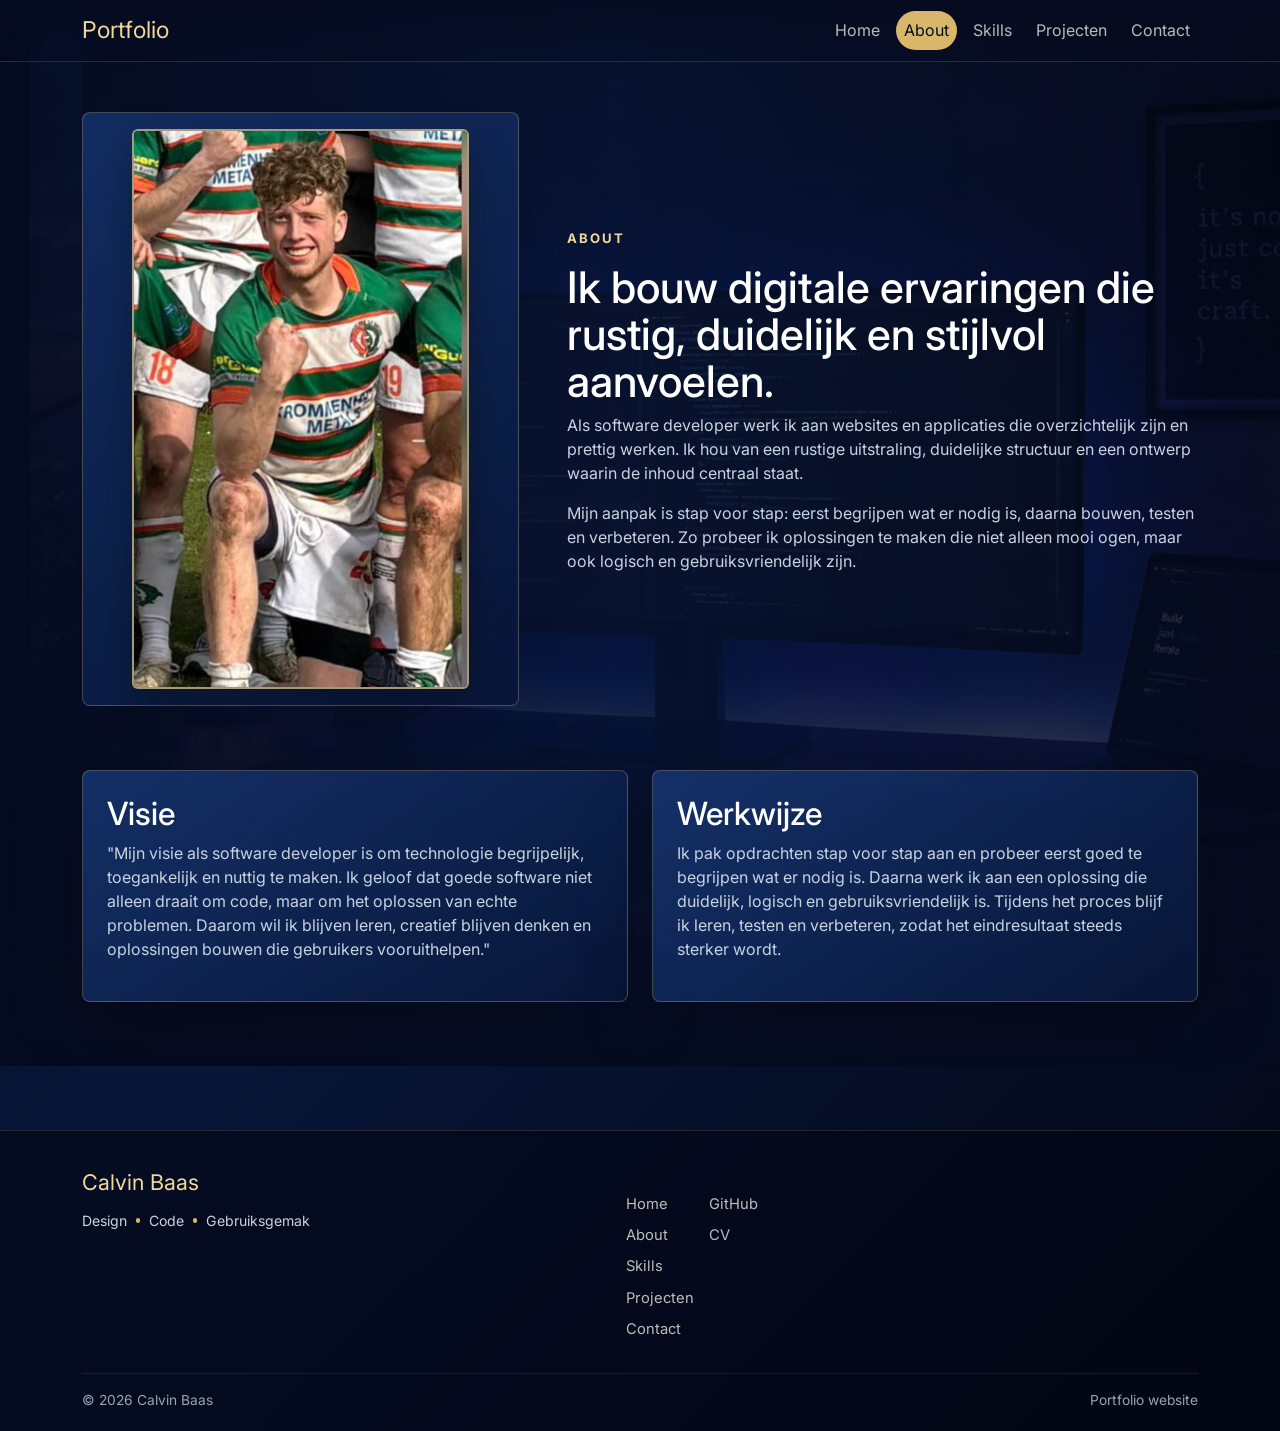
==== commit ab0a48f3: "CSS OPTIMALISATIE" ====
--- a/about.html
+++ b/about.html
@@ -73,8 +73,8 @@
     <!-- Footer: dezelfde structuur staat op alle pagina's. Pas links/tekst overal gelijk aan voor consistentie. -->
     <footer class="site-footer">
       <div class="container">
-        <div class="footer-grid">
-          <div class="footer-brand">
+        <div class="footer-grid row align-items-start g-4">
+          <div class="footer-brand col-lg">
             <a class="footer-logo" href="index.html">Calvin Baas</a>
             <div class="footer-signature" aria-label="Focuspunten">
               <span>Design</span>
@@ -82,21 +82,21 @@
               <span>Gebruiksgemak</span>
             </div>
           </div>
-          <div class="footer-links">
-            <nav class="footer-nav" aria-label="Footer navigatie">
+          <div class="footer-links col-lg-auto row row-cols-2 g-4 justify-content-lg-end">
+            <nav class="footer-nav col d-flex flex-column" aria-label="Footer navigatie">
               <a href="index.html">Home</a>
               <a href="about.html">About</a>
               <a href="skills.html">Skills</a>
               <a href="projecten.html">Projecten</a>
               <a href="contact.html">Contact</a>
             </nav>
-            <nav class="footer-nav" aria-label="Professionele links">
+            <nav class="footer-nav col d-flex flex-column" aria-label="Professionele links">
               <a href="#" target="_blank" rel="noopener">GitHub</a>
               <a href="#" target="_blank" rel="noopener">CV</a>
             </nav>
           </div>
         </div>
-        <div class="footer-bottom">
+        <div class="footer-bottom d-flex flex-column flex-sm-row align-items-center justify-content-between gap-2 text-center text-sm-start">
           <span>&copy; 2026 Calvin Baas</span>
           <span>Portfolio website</span>
         </div>
--- a/css/style.css
+++ b/css/style.css
@@ -1,5 +1,9 @@
+@import url("https://fonts.googleapis.com/css2?family=Inter:wght@400;500;600;700;800&display=swap");
+
 :root {
   /* Kleurvariabelen sturen de hele site; wijzig ze hier om de huisstijl consistent te houden. */
+  --font-primary: "Inter", Arial, Helvetica, sans-serif;
+  --font-heading: "Inter", Arial, Helvetica, sans-serif;
   --blue-950: #050b1f;
   --blue-900: #081638;
   --blue-800: #10275a;
@@ -10,19 +14,18 @@
   --ivory: #f5f0e6;
   --muted: #c8d3e2;
   --line: rgba(240, 217, 154, 0.24);
-}
-
-* {
-  box-sizing: border-box;
+  --radius-soft: 8px;
+  --panel-bg: linear-gradient(145deg, rgba(24, 58, 122, 0.78), rgba(8, 22, 56, 0.9));
+  --panel-bg-dark: linear-gradient(145deg, rgba(5, 11, 31, 0.74), rgba(8, 22, 56, 0.92));
+  --panel-shadow: 0 24px 70px rgba(0, 0, 0, 0.28);
 }
 
 body {
-  margin: 0;
   color: var(--ivory);
   background:
     radial-gradient(circle at 20% 10%, rgba(216, 183, 106, 0.12), transparent 28rem),
     linear-gradient(135deg, var(--blue-950), var(--blue-900) 46%, #030613);
-  font-family: Arial, Helvetica, sans-serif;
+  font-family: var(--font-primary);
   min-height: 100vh;
 }
 
@@ -52,7 +55,7 @@
 
 .brand-mark {
   color: var(--gold-soft);
-  font-family: Georgia, "Times New Roman", serif;
+  font-family: var(--font-heading);
   font-size: 1.45rem;
   letter-spacing: 0;
 }
@@ -69,50 +72,9 @@
   background: var(--gold);
 }
 
-.hero-section {
-  isolation: isolate;
-  min-height: 100svh;
-  position: relative;
-  overflow: hidden;
-  background:
-    linear-gradient(90deg, rgba(5, 11, 31, 0.9), rgba(8, 22, 56, 0.68) 48%, rgba(5, 11, 31, 0.34)),
-    linear-gradient(180deg, rgba(5, 11, 31, 0.28), rgba(5, 11, 31, 0.9)),
-    url("../img/home-page-header.png") center/cover;
-}
-
-.hero-section::after {
-  background: linear-gradient(180deg, transparent, var(--blue-950));
-  bottom: 0;
-  content: "";
-  height: 9rem;
-  left: 0;
-  pointer-events: none;
-  position: absolute;
-  right: 0;
-  z-index: 0;
-}
-
-.homepage-header .container {
-  position: relative;
-  z-index: 1;
-}
-
-.hero-grid {
-  padding-bottom: 5rem;
-  padding-top: 7.5rem;
-}
-
-.hero-copy,
 .page-copy,
-.skills-lead,
-.lux-card p,
-.profile-panel p {
+.lux-card p {
   color: var(--muted);
-}
-
-.hero-copy {
-  line-height: 1.65;
-  max-width: 42rem;
 }
 
 .eyebrow {
@@ -136,173 +98,14 @@
   border-color: var(--gold-soft);
 }
 
-.codebar-stack {
-  margin-top: 4.5rem;
-  max-width: 100%;
-  overflow: visible;
-  padding-bottom: 0.25rem;
-  width: 100%;
-}
-
-.codebar-stack__track {
-  align-items: center;
-  display: flex;
-  flex-wrap: wrap;
-  gap: 1rem clamp(1.2rem, 3.4vw, 2.75rem);
-  justify-content: center;
-  min-height: 34px;
-  padding: 0.85rem 0 0;
-  width: 100%;
-}
-
-.codebar-tech {
-  align-items: center;
-  color: rgba(247, 251, 255, 0.9);
-  display: inline-flex;
-  flex: 0 0 auto;
-  font-size: 0.74rem;
-  gap: 0.46rem;
-  line-height: 1;
-  white-space: nowrap;
-}
-
-.codebar-icon {
-  align-items: center;
-  display: inline-flex;
-  flex: 0 0 18px;
-  font-size: 0.63rem;
-  font-weight: 800;
-  height: 18px;
-  justify-content: center;
-  line-height: 1;
-  position: relative;
-  width: 18px;
-}
-
-.codebar-icon--js {
-  background: #f7df1e;
-  color: #111;
-}
-
-.codebar-icon--html {
-  background: #e34f26;
-  color: #fff;
-}
-
-.codebar-icon--css {
-  background: #1572b6;
-  color: #fff;
-}
-
-.codebar-icon--go {
-  background: #00add8;
-  color: #fff;
-  font-size: 0.54rem;
-}
-
-.codebar-icon--php {
-  background: #777bb4;
-  color: #fff;
-  font-size: 0.47rem;
-}
-
-.codebar-icon--mysql {
-  background: #00618a;
-  color: #fff;
-  font-size: 0.45rem;
-}
-
-.codebar-icon--ts {
-  background: #3178c6;
-  color: #fff;
-}
-
-.codebar-icon--react {
-  color: #00d8ff;
-  font-size: 1.55rem;
-  font-weight: 400;
-}
-
-.codebar-icon--next {
-  border: 1px solid rgba(255, 255, 255, 0.85);
-  border-radius: 999px;
-  color: #fff;
-  font-family: Georgia, "Times New Roman", serif;
-  font-size: 0.7rem;
-}
-
-.codebar-icon--node {
-  border: 1px solid #5fa721;
-  border-radius: 3px;
-  clip-path: polygon(25% 0, 75% 0, 100% 50%, 75% 100%, 25% 100%, 0 50%);
-  color: #5fa721;
-  font-size: 0.54rem;
-}
-
-.codebar-icon--node::before {
-  background: rgba(95, 167, 33, 0.16);
-  content: "";
-  inset: 0;
-  position: absolute;
-}
-
-.codebar-icon--tailwind {
-  color: #38bdf8;
-  font-size: 1.8rem;
-  font-weight: 700;
-}
-
-.codebar-icon--postgres {
-  border: 1px solid #699eca;
-  border-radius: 3px;
-  color: #699eca;
-  font-size: 0.52rem;
-}
-
-.codebar-icon--git {
-  background: #f05032;
-  border-radius: 2px;
-  transform: rotate(45deg) scale(0.82);
-}
-
-.codebar-icon--git::before,
-.codebar-icon--git::after {
-  background: #111;
-  border-radius: 999px;
-  content: "";
-  height: 4px;
-  position: absolute;
-  width: 4px;
-}
-
-.codebar-icon--git::before {
-  left: 4px;
-  top: 4px;
-}
-
-.codebar-icon--git::after {
-  right: 4px;
-  bottom: 4px;
-}
-
 /* Kaarten delen dezelfde basisstijl. Verander deze voorzichtig: dit raakt meerdere onderdelen. */
-.profile-panel,
 .lux-card {
   border: 1px solid var(--line);
-  background: linear-gradient(145deg, rgba(24, 58, 122, 0.78), rgba(8, 22, 56, 0.9));
-}
-
-.profile-panel,
-.lux-card,
-.tool-panel,
-.stat-tile {
-  box-shadow: 0 24px 70px rgba(0, 0, 0, 0.28);
-}
-
-.profile-panel {
-  /* Alleen de profielkaart op de homepage. Houd padding en radius stabiel voor nette uitlijning. */
-  border-radius: 8px;
-  padding: 2rem;
+  background: var(--panel-bg);
+  box-shadow: var(--panel-shadow);
+  border-radius: var(--radius-soft);
+  height: 100%;
+  padding: 1.5rem;
 }
 
 .panel-kicker {
@@ -313,39 +116,12 @@
   text-transform: uppercase;
 }
 
-.profile-panel h2,
-.lux-card h2,
-.skills-title {
+.lux-card h2 {
   color: #fff;
-  font-family: Georgia, "Times New Roman", serif;
+  font-family: var(--font-heading);
   letter-spacing: 0;
 }
 
-.stat-grid {
-  display: grid;
-  grid-template-columns: repeat(2, 1fr);
-  gap: 1rem;
-  margin-top: 1.5rem;
-}
-
-.stat-grid div {
-  border-top: 1px solid var(--line);
-  padding-top: 1rem;
-}
-
-.stat-grid strong {
-  color: var(--gold-soft);
-  display: block;
-  font-size: 2rem;
-  line-height: 1;
-}
-
-.stat-grid span {
-  color: var(--mist);
-  font-size: 0.9rem;
-}
-
-.section-band,
 .page-shell {
   padding: 7rem 0 4rem;
 }
@@ -382,15 +158,9 @@
   margin-top: 4rem;
 }
 
-.lux-card {
-  border-radius: 8px;
-  height: 100%;
-  padding: 1.5rem;
-}
-
 .page-title {
   color: #fff;
-  font-family: Georgia, "Times New Roman", serif;
+  font-family: var(--font-heading);
   font-size: clamp(2.3rem, 5vw, 4.8rem);
   letter-spacing: 0;
   line-height: 1.02;
@@ -406,7 +176,7 @@
   align-items: center;
   background: linear-gradient(145deg, rgba(24, 58, 122, 0.72), rgba(8, 22, 56, 0.94));
   border: 1px solid var(--line);
-  border-radius: 8px;
+  border-radius: var(--radius-soft);
   display: flex;
   justify-content: center;
   min-height: 320px;
@@ -426,514 +196,6 @@
   width: auto;
 }
 
-.skills-page {
-  min-height: 100svh;
-}
-
-.skills-hero {
-  padding-top: 1.5rem;
-}
-
-.skills-intro {
-  max-width: 560px;
-}
-
-.skills-title {
-  font-size: clamp(2.4rem, 5vw, 4.3rem);
-  line-height: 1;
-  margin-bottom: 1.4rem;
-}
-
-.skills-title span {
-  color: #7d5cff;
-}
-
-.skills-lead {
-  font-size: 1rem;
-  line-height: 1.8;
-  max-width: 520px;
-}
-
-.skills-cta {
-  align-items: center;
-  border: 1px solid rgba(125, 92, 255, 0.72);
-  border-radius: 8px;
-  box-shadow: 0 0 34px rgba(125, 92, 255, 0.18);
-  color: #fff;
-  display: inline-flex;
-  font-size: 0.95rem;
-  gap: 0.75rem;
-  margin-top: 2rem;
-  padding: 0.85rem 1.35rem;
-}
-
-.skills-cta:hover {
-  background: rgba(125, 92, 255, 0.18);
-  color: #fff;
-}
-
-.tool-panel,
-.stat-tile {
-  background: linear-gradient(145deg, rgba(5, 11, 31, 0.7), rgba(8, 22, 56, 0.88));
-  border: 1px solid rgba(184, 199, 217, 0.16);
-  border-radius: 8px;
-}
-
-.panel-title {
-  color: var(--gold-soft);
-  font-size: 0.84rem;
-  font-weight: 700;
-  letter-spacing: 0.12em;
-  margin-bottom: 1.5rem;
-  text-transform: uppercase;
-}
-
-.tool-panel {
-  margin-top: 2rem;
-  padding: clamp(1.2rem, 2.5vw, 1.8rem);
-}
-
-.tool-tabs {
-  border-bottom: 1px solid rgba(184, 199, 217, 0.12);
-  display: flex;
-  flex-wrap: wrap;
-  gap: 0.85rem;
-  margin-bottom: 1.4rem;
-  padding-bottom: 1.25rem;
-}
-
-.tool-tab {
-  align-items: center;
-  background: transparent;
-  border: 1px solid transparent;
-  border-radius: 8px;
-  color: var(--mist);
-  cursor: pointer;
-  display: inline-flex;
-  font-size: 0.9rem;
-  gap: 0.55rem;
-  padding: 0.7rem 1rem;
-}
-
-.tool-tab.is-active {
-  background: rgba(125, 92, 255, 0.18);
-  border-color: rgba(125, 92, 255, 0.42);
-  color: #fff;
-}
-
-.tool-tab:hover {
-  border-color: rgba(125, 92, 255, 0.32);
-  color: #fff;
-}
-
-.tool-grid {
-  border: 1px solid rgba(184, 199, 217, 0.08);
-  border-radius: 8px;
-  display: grid;
-  grid-template-columns: repeat(auto-fit, minmax(120px, 1fr));
-  overflow: hidden;
-}
-
-.tool-item {
-  align-items: center;
-  border-right: 1px solid rgba(184, 199, 217, 0.08);
-  --tool-accent: #7d5cff;
-  --tool-glow: rgba(125, 92, 255, 0.16);
-  --tool-glow-strong: rgba(125, 92, 255, 0.32);
-  box-shadow: inset 0 0 26px var(--tool-glow);
-  display: flex;
-  flex-direction: column;
-  gap: 0.65rem;
-  justify-content: center;
-  min-height: 132px;
-  padding: 1rem 0.75rem;
-  transition: box-shadow 220ms ease;
-}
-
-.tool-item:hover {
-  box-shadow:
-    inset 0 0 34px var(--tool-glow-strong),
-    0 0 30px var(--tool-glow);
-}
-
-.tool-item:last-child {
-  border-right: 0;
-}
-
-.tool-item.is-hidden {
-  display: none;
-}
-
-.tool-item:has(.icon-js) { --tool-accent: #f7df1e; --tool-glow: rgba(247, 223, 30, 0.18); --tool-glow-strong: rgba(247, 223, 30, 0.38); }
-.tool-item:has(.icon-html) { --tool-accent: #e34f26; --tool-glow: rgba(227, 79, 38, 0.2); --tool-glow-strong: rgba(227, 79, 38, 0.42); }
-.tool-item:has(.icon-css) { --tool-accent: #1572b6; --tool-glow: rgba(21, 114, 182, 0.22); --tool-glow-strong: rgba(21, 114, 182, 0.44); }
-.tool-item:has(.icon-go) { --tool-accent: #00add8; --tool-glow: rgba(0, 173, 216, 0.2); --tool-glow-strong: rgba(0, 173, 216, 0.42); }
-.tool-item:has(.icon-php) { --tool-accent: #777bb4; --tool-glow: rgba(119, 123, 180, 0.22); --tool-glow-strong: rgba(119, 123, 180, 0.44); }
-.tool-item:has(.icon-mysql) { --tool-accent: #00618a; --tool-glow: rgba(0, 97, 138, 0.22); --tool-glow-strong: rgba(0, 97, 138, 0.46); }
-.tool-item:has(.icon-phpmyadmin) { --tool-accent: #f0a000; --tool-glow: rgba(240, 160, 0, 0.2); --tool-glow-strong: rgba(240, 160, 0, 0.42); }
-.tool-item:has(.icon-github) { --tool-accent: #f5f0e6; --tool-glow: rgba(245, 240, 230, 0.16); --tool-glow-strong: rgba(245, 240, 230, 0.34); }
-.tool-item:has(.icon-vscode) { --tool-accent: #007acc; --tool-glow: rgba(0, 122, 204, 0.2); --tool-glow-strong: rgba(0, 122, 204, 0.44); }
-.tool-item:has(.icon-vbox) { --tool-accent: #183a7a; --tool-glow: rgba(24, 58, 122, 0.24); --tool-glow-strong: rgba(24, 58, 122, 0.48); }
-.tool-item:has(.icon-canva) { --tool-accent: #00c4cc; --tool-glow: rgba(0, 196, 204, 0.2); --tool-glow-strong: rgba(0, 196, 204, 0.44); }
-.tool-item:has(.icon-ux) { --tool-accent: #7d5cff; --tool-glow: rgba(125, 92, 255, 0.2); --tool-glow-strong: rgba(125, 92, 255, 0.44); }
-.tool-item:has(.icon-wireframe) { --tool-accent: #f0d99a; --tool-glow: rgba(240, 217, 154, 0.18); --tool-glow-strong: rgba(240, 217, 154, 0.4); }
-
-.tool-icon {
-  align-items: center;
-  border-radius: 6px;
-  display: flex;
-  font-size: 1rem;
-  font-weight: 800;
-  height: 42px;
-  justify-content: center;
-  width: 42px;
-}
-
-.icon-js { background: #f7df1e; color: #101010; }
-.icon-html { background: #e34f26; color: #fff; }
-.icon-css { background: #1572b6; color: #fff; }
-.icon-go { background: #00add8; color: #fff; }
-.icon-php { background: #777bb4; color: #fff; }
-.icon-mysql { background: #00618a; color: #fff; }
-.icon-phpmyadmin { background: #f0a000; color: #101010; }
-.icon-github { background: #24292f; color: #fff; }
-.icon-vscode { background: #007acc; color: #fff; }
-.icon-vbox { background: #183a7a; color: #fff; }
-.icon-canva { background: #00c4cc; color: #fff; }
-.icon-ux { background: #7d5cff; color: #fff; }
-.icon-wireframe { background: #f0d99a; color: #101010; }
-
-.tool-name {
-  color: #fff;
-  font-size: 0.86rem;
-}
-
-.dot-row {
-  display: flex;
-  gap: 0.28rem;
-}
-
-.dot-row span {
-  background: var(--tool-accent);
-  border-radius: 999px;
-  box-shadow: 0 0 12px var(--tool-glow-strong);
-  height: 0.3rem;
-  width: 0.55rem;
-}
-
-.stats-row {
-  margin-top: 1.45rem;
-}
-
-.stat-tile {
-  align-items: center;
-  display: flex;
-  gap: 1rem;
-  height: 100%;
-  padding: 1.25rem;
-}
-
-.stat-icon {
-  align-items: center;
-  background: rgba(125, 92, 255, 0.2);
-  border: 1px solid rgba(125, 92, 255, 0.32);
-  border-radius: 8px;
-  color: #a996ff;
-  display: flex;
-  flex: 0 0 46px;
-  font-size: 1.4rem;
-  height: 46px;
-  justify-content: center;
-}
-
-.stat-number {
-  color: #fff;
-  display: block;
-  font-family: Georgia, "Times New Roman", serif;
-  font-size: 2rem;
-  line-height: 1;
-}
-
-.stat-label {
-  color: #fff;
-  display: block;
-  font-size: 0.92rem;
-  margin-top: 0.35rem;
-}
-
-.stat-note {
-  color: var(--mist);
-  display: block;
-  font-size: 0.8rem;
-  margin-top: 0.25rem;
-}
-
-/* Projectpagina: lijst-layout naar de mockup, los van de gedeelde header en footer. */
-.inner-page .projects-page {
-  background:
-    linear-gradient(180deg, rgba(5, 11, 31, 0.28), var(--blue-950) 26rem),
-    linear-gradient(135deg, var(--blue-950), var(--blue-900) 46%, #030613);
-}
-
-.inner-page .projects-page::before {
-  background:
-    linear-gradient(90deg, rgba(5, 11, 31, 0.9), rgba(8, 22, 56, 0.68) 48%, rgba(5, 11, 31, 0.34)),
-    linear-gradient(180deg, rgba(5, 11, 31, 0.18), rgba(5, 11, 31, 0.72) 72%, var(--blue-950)),
-    url("../img/home-page-header.png") center top/cover;
-  content: "";
-  height: clamp(34rem, 68vw, 48rem);
-  left: 0;
-  pointer-events: none;
-  position: absolute;
-  right: 0;
-  top: 0;
-  z-index: 0;
-}
-
-.projects-page {
-  padding-bottom: 1.5rem;
-}
-
-.projects-hero {
-  align-items: center;
-  display: grid;
-  gap: clamp(2rem, 7vw, 6rem);
-  grid-template-columns: minmax(0, 0.9fr) minmax(18rem, 1.1fr);
-  min-height: 430px;
-  padding-bottom: 2rem;
-}
-
-.projects-title {
-  max-width: 620px;
-}
-
-.projects-title span {
-  color: #7d5cff;
-}
-
-.projects-lead {
-  color: var(--muted);
-  font-size: 1.08rem;
-  line-height: 1.75;
-  margin-top: 1.35rem;
-  max-width: 520px;
-}
-
-.projects-scroll {
-  align-items: center;
-  color: rgba(245, 240, 230, 0.72);
-  display: inline-flex;
-  font-size: 0.76rem;
-  font-weight: 700;
-  gap: 0.8rem;
-  letter-spacing: 0.18em;
-  margin-top: 2rem;
-  text-transform: uppercase;
-}
-
-.projects-scroll:hover {
-  color: var(--gold-soft);
-}
-
-.projects-scroll span {
-  color: #fff;
-  font-size: 1.1rem;
-  line-height: 1;
-}
-
-.projects-code-panel {
-  background:
-    linear-gradient(90deg, rgba(5, 11, 31, 0.85), rgba(8, 22, 56, 0.16)),
-    repeating-linear-gradient(180deg, rgba(125, 92, 255, 0.12) 0 1px, transparent 1px 22px);
-  border-left: 1px solid rgba(125, 92, 255, 0.2);
-  color: rgba(77, 146, 255, 0.28);
-  display: grid;
-  font-family: Consolas, "Courier New", monospace;
-  font-size: clamp(0.7rem, 1.2vw, 0.86rem);
-  gap: 0.42rem;
-  justify-self: stretch;
-  line-height: 1.45;
-  min-height: 280px;
-  padding: clamp(1.25rem, 3vw, 2.5rem);
-}
-
-/* Filtertabs: JavaScript wisselt .is-active en gebruikt data-project-filter. */
-.project-tabs {
-  align-items: center;
-  border-bottom: 1px solid rgba(184, 199, 217, 0.22);
-  display: flex;
-  gap: clamp(1.1rem, 4vw, 3rem);
-  margin-top: 0.5rem;
-  overflow-x: auto;
-  scrollbar-width: none;
-}
-
-.project-tabs::-webkit-scrollbar {
-  display: none;
-}
-
-.project-tab {
-  background: transparent;
-  border: 0;
-  color: rgba(245, 240, 230, 0.78);
-  cursor: pointer;
-  flex: 0 0 auto;
-  font: inherit;
-  padding: 1rem 0 1.05rem;
-  position: relative;
-}
-
-.project-tab:hover,
-.project-tab.is-active {
-  color: var(--gold-soft);
-}
-
-.project-tab.is-active::after {
-  background: var(--gold);
-  bottom: -1px;
-  content: "";
-  height: 2px;
-  left: 0;
-  position: absolute;
-  right: 0;
-}
-
-.project-list {
-  display: grid;
-  gap: 0.6rem;
-  margin-top: 1.15rem;
-}
-
-/* Projectrijen worden door JS verborgen met .is-hidden wanneer een categorie niet matcht. */
-.project-row {
-  align-items: center;
-  background: linear-gradient(145deg, rgba(8, 22, 56, 0.78), rgba(5, 11, 31, 0.82));
-  border: 1px solid rgba(184, 199, 217, 0.16);
-  border-radius: 8px;
-  display: grid;
-  gap: clamp(1.15rem, 3vw, 2rem);
-  grid-template-columns: minmax(220px, 370px) minmax(0, 1fr) auto;
-  min-height: 174px;
-  padding: clamp(0.75rem, 1.8vw, 1.1rem);
-}
-
-.project-row.is-hidden {
-  display: none;
-}
-
-.project-preview {
-  align-items: center;
-  aspect-ratio: 16 / 8.4;
-  background: #050816;
-  border: 1px solid rgba(184, 199, 217, 0.22);
-  border-radius: 8px;
-  display: flex;
-  justify-content: center;
-  min-width: 0;
-  overflow: hidden;
-  padding: 1rem;
-}
-
-.project-preview--quiz {
-  background: #070b1f;
-  padding: 0;
-}
-
-.project-preview--quiz img,
-.project-preview--portfolio img,
-.project-preview--checkers img {
-  display: block;
-  height: 100%;
-  object-fit: cover;
-  width: 100%;
-}
-
-.project-preview--portfolio {
-  background: #070b1f;
-  padding: 0;
-}
-
-.project-preview--checkers {
-  background: #070b1f;
-  padding: 0;
-}
-
-.project-row__content {
-  min-width: 0;
-}
-
-.project-type {
-  color: var(--gold-soft);
-  display: inline-block;
-  font-size: 0.74rem;
-  font-weight: 800;
-  letter-spacing: 0.16em;
-  margin-bottom: 0.35rem;
-  text-transform: uppercase;
-}
-
-.project-row h2 {
-  color: #fff;
-  font-family: Georgia, "Times New Roman", serif;
-  font-size: clamp(1.6rem, 2.4vw, 2rem);
-  letter-spacing: 0;
-  line-height: 1.05;
-  margin-bottom: 0.5rem;
-}
-
-.project-row p {
-  color: var(--muted);
-  line-height: 1.6;
-  margin: 0;
-  max-width: 520px;
-}
-
-.project-tags {
-  display: flex;
-  flex-wrap: wrap;
-  gap: 0.55rem;
-  margin-top: 0.9rem;
-}
-
-.project-tags span {
-  background: rgba(184, 199, 217, 0.1);
-  border: 1px solid rgba(184, 199, 217, 0.08);
-  border-radius: 5px;
-  color: rgba(245, 240, 230, 0.84);
-  font-size: 0.78rem;
-  line-height: 1;
-  padding: 0.55rem 0.75rem;
-}
-
-.project-link {
-  align-items: center;
-  color: var(--gold-soft);
-  display: inline-flex;
-  gap: 0.7rem;
-  justify-self: end;
-  white-space: nowrap;
-}
-
-.project-link:hover {
-  color: #fff;
-}
-
-/* Wordt pas zichtbaar als een filter geen projecten oplevert. */
-.project-empty {
-  background: rgba(8, 22, 56, 0.56);
-  border: 1px solid rgba(184, 199, 217, 0.16);
-  border-radius: 8px;
-  color: var(--muted);
-  display: none;
-  margin: 0;
-  padding: 1.4rem;
-  text-align: center;
-}
-
-.project-empty.is-visible {
-  display: block;
-}
-
 /* Footer component: gebruikt op alle HTML-pagina's. Houd classnamen gelijk aan de footer-markup. */
 .site-footer {
   background: rgba(3, 6, 19, 0.58);
@@ -943,14 +205,6 @@
   padding: 2.4rem 0 1.25rem;
 }
 
-.footer-grid {
-  /* Linkerkant merk/signatuur, rechterkant linkkolommen. Op mobiel wordt dit 1 kolom. */
-  align-items: start;
-  display: grid;
-  gap: 2rem;
-  grid-template-columns: minmax(0, 1.35fr) minmax(15rem, 0.65fr);
-}
-
 .footer-brand {
   max-width: 34rem;
 }
@@ -958,7 +212,7 @@
 .footer-logo {
   color: var(--gold-soft);
   display: inline-flex;
-  font-family: Georgia, "Times New Roman", serif;
+  font-family: var(--font-heading);
   font-size: 1.35rem;
   line-height: 1.2;
   margin-bottom: 0.75rem;
@@ -993,17 +247,7 @@
 }
 
 .footer-nav {
-  display: flex;
-  flex-direction: column;
   gap: 0.5rem;
-}
-
-.footer-links {
-  /* Nieuwe footer-links horen in deze wrapper, zodat de twee kolommen netjes naast elkaar blijven. */
-  display: grid;
-  gap: 2.25rem;
-  grid-template-columns: repeat(2, max-content);
-  justify-content: end;
 }
 
 .footer-nav a {
@@ -1019,13 +263,9 @@
 }
 
 .footer-bottom {
-  align-items: center;
   border-top: 1px solid rgba(245, 240, 230, 0.08);
   color: rgba(184, 199, 217, 0.82);
-  display: flex;
   font-size: 0.86rem;
-  gap: 1rem;
-  justify-content: space-between;
   margin-top: 2rem;
   padding-top: 1rem;
 }
@@ -1047,181 +287,19 @@
   .navbar-collapse {
     background: rgba(5, 11, 31, 0.94);
     border: 1px solid rgba(240, 217, 154, 0.18);
-    border-radius: 8px;
+    border-radius: var(--radius-soft);
     margin-top: 0.85rem;
     padding: 1rem;
   }
 
-  .hero-section .min-vh-100 {
-    min-height: auto !important;
-    padding-bottom: 4rem;
-    padding-top: 8.25rem !important;
-  }
-
-  .homepage-header .col-lg-7 {
-    text-align: center;
-  }
-
-  .hero-copy {
-    margin-left: auto;
-    margin-right: auto;
-    max-width: 38rem;
-  }
-
   .page-shell {
     padding-top: 8rem;
   }
-
-  .tool-grid {
-    grid-template-columns: repeat(4, minmax(0, 1fr));
-  }
-
-  .tool-item:nth-child(4n) {
-    border-right: 0;
-  }
-
-  .projects-hero {
-    gap: 2rem;
-    grid-template-columns: 1fr;
-    min-height: auto;
-    padding-bottom: 1rem;
-  }
-
-  .projects-code-panel {
-    min-height: 220px;
-  }
-
-  .project-row {
-    align-items: start;
-    grid-template-columns: minmax(0, 1fr);
-  }
-
-  .project-link {
-    justify-self: start;
-  }
 }
 
 @media (max-width: 575.98px) {
-  .display-3 {
-    font-size: 2.55rem;
-  }
-
-  .hero-copy {
-    font-size: 1rem;
-    line-height: 1.7;
-    max-width: 31rem;
-  }
-
-  .profile-panel,
   .lux-card {
     padding: 1.2rem;
-  }
-
-  .projects-title {
-    font-size: 2.7rem;
-  }
-
-  .projects-code-panel {
-    display: none;
-  }
-
-  .project-tabs {
-    gap: 1.5rem;
-  }
-
-  .project-row {
-    padding: 0.7rem;
-  }
-
-  .project-preview {
-    aspect-ratio: 16 / 10;
-  }
-
-  .project-row__content {
-    padding: 0 0.25rem;
-  }
-
-  .project-link {
-    padding: 0 0.25rem 0.25rem;
-  }
-
-  .skills-cta {
-    justify-content: center;
-    width: 100%;
-  }
-
-  .tool-tabs {
-    flex-wrap: nowrap;
-    overflow-x: auto;
-    overflow-y: hidden;
-    scrollbar-width: none;
-    scroll-snap-type: x proximity;
-    -ms-overflow-style: none;
-    -webkit-overflow-scrolling: touch;
-  }
-
-  .tool-tabs::-webkit-scrollbar {
-    display: none;
-  }
-
-  .tool-tab {
-    flex: 0 0 auto;
-    scroll-snap-align: start;
-    white-space: nowrap;
-  }
-
-  .tool-grid {
-    display: flex;
-    gap: 0;
-    grid-template-columns: none;
-    overflow-x: auto;
-    overflow-y: hidden;
-    scrollbar-width: none;
-    scroll-snap-type: x mandatory;
-    -ms-overflow-style: none;
-    -webkit-overflow-scrolling: touch;
-  }
-
-  .tool-grid::-webkit-scrollbar {
-    display: none;
-  }
-
-  .tool-item {
-    border-right: 1px solid rgba(184, 199, 217, 0.08);
-    flex: 0 0 132px;
-    scroll-snap-align: start;
-  }
-
-  .tool-item:nth-child(4n),
-  .tool-item:nth-child(2n) {
-    border-right: 1px solid rgba(184, 199, 217, 0.08);
-  }
-
-  .tool-panel {
-    overflow: hidden;
-    position: relative;
-  }
-
-  .tool-panel::before,
-  .tool-panel::after {
-    content: "";
-    pointer-events: none;
-    position: absolute;
-    right: 0;
-    width: 2.75rem;
-    z-index: 2;
-  }
-
-  .tool-panel::before {
-    background: linear-gradient(90deg, rgba(5, 11, 31, 0), rgba(5, 11, 31, 0.92));
-    height: 3.4rem;
-    top: 4.7rem;
-  }
-
-  .tool-panel::after {
-    background: linear-gradient(90deg, rgba(5, 11, 31, 0), rgba(5, 11, 31, 0.92));
-    bottom: 0;
-    height: 8.25rem;
   }
 
   .site-footer {
@@ -1231,8 +309,6 @@
 
   .footer-grid {
     /* Mobiele footer: alles onder elkaar om overlappende tekst te voorkomen. */
-    gap: 1.75rem;
-    grid-template-columns: 1fr;
     text-align: center;
   }
 
@@ -1254,27 +330,7 @@
     min-width: 0;
   }
 
-  .footer-links {
-    gap: 1.25rem;
-    grid-template-columns: repeat(2, minmax(0, 1fr));
-    justify-content: stretch;
-    width: 100%;
-  }
-
   .footer-nav a {
     padding: 0.18rem 0;
   }
-
-  .footer-bottom {
-    align-items: center;
-    flex-direction: column;
-    gap: 0.35rem;
-    text-align: center;
-  }
-}
-
-@media (max-width: 380px) {
-  .footer-links {
-    grid-template-columns: 1fr;
-  }
-}
+}
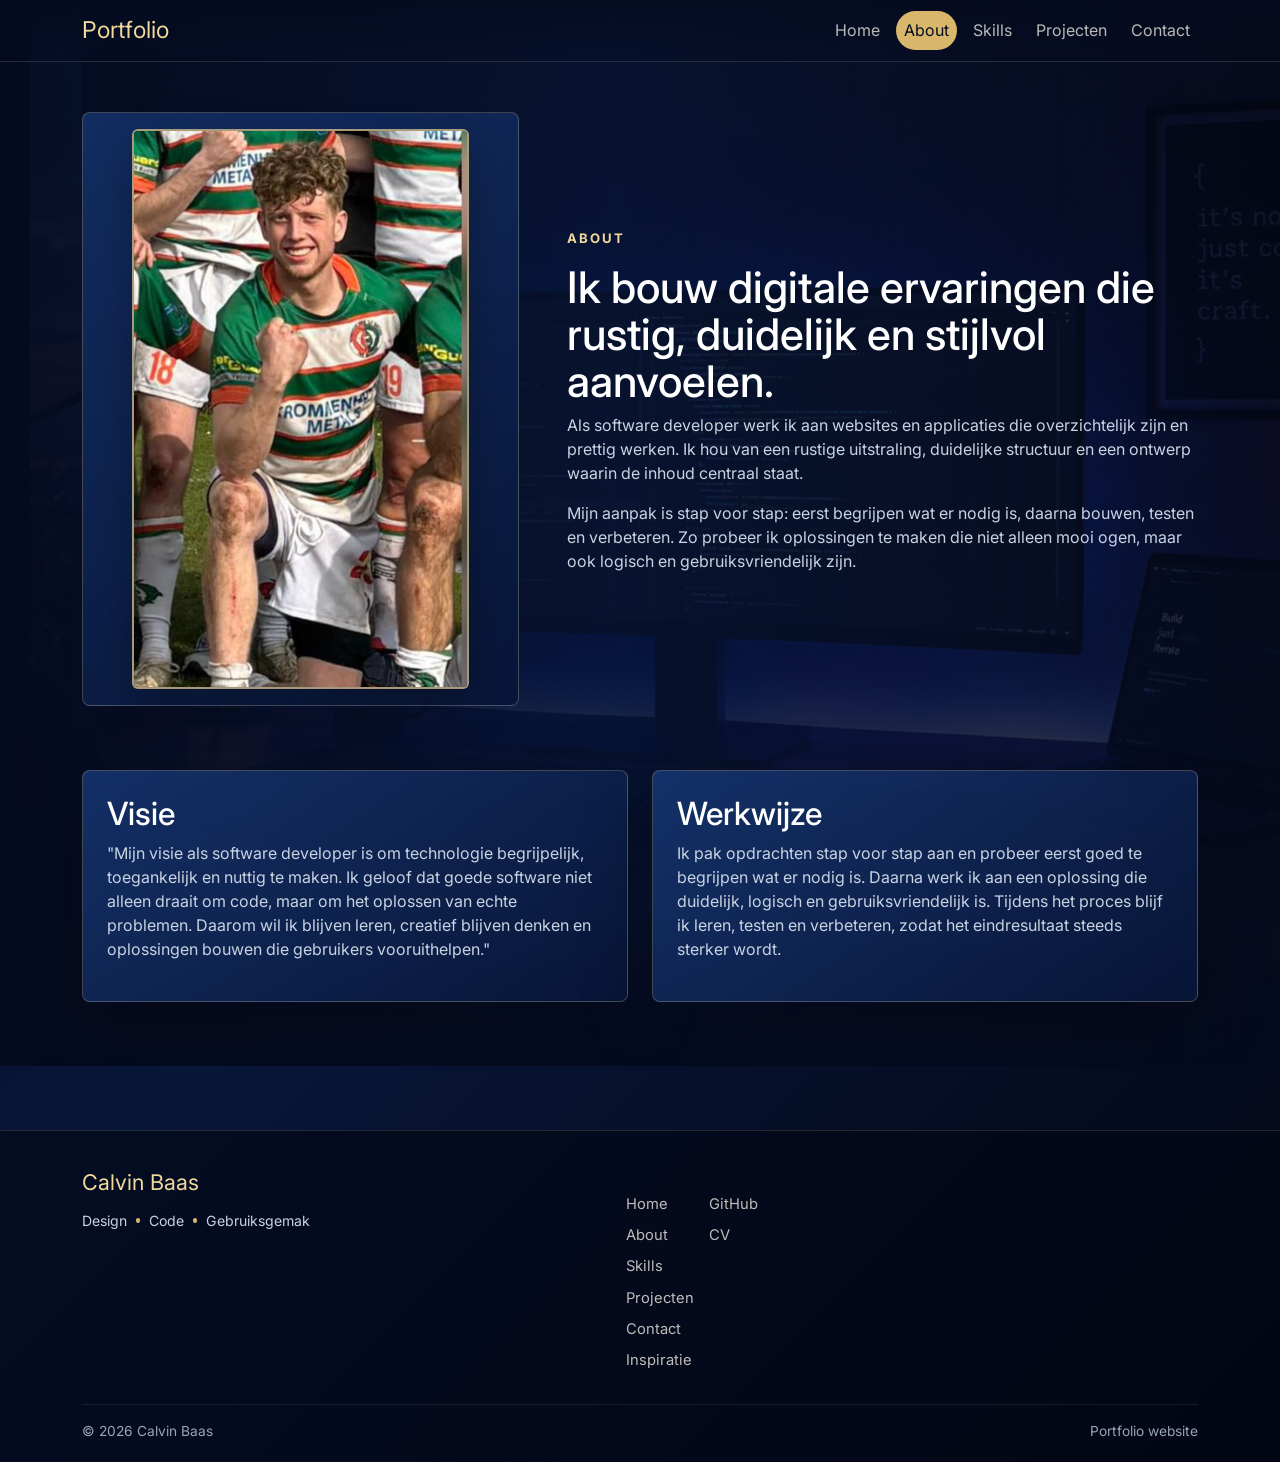
==== commit 2aaf9bbc: "klaar" ====
--- a/about.html
+++ b/about.html
@@ -89,6 +89,7 @@
               <a href="skills.html">Skills</a>
               <a href="projecten.html">Projecten</a>
               <a href="contact.html">Contact</a>
+              <a href="inspiratie.html">Inspiratie</a>
             </nav>
             <nav class="footer-nav col d-flex flex-column" aria-label="Professionele links">
               <a href="#" target="_blank" rel="noopener">GitHub</a>
--- a/css/style.css
+++ b/css/style.css
@@ -172,6 +172,25 @@
   line-height: 1.08;
 }
 
+.inspiration-intro {
+  max-width: 58rem;
+}
+
+.inspiration-lead {
+  font-size: 1.08rem;
+  line-height: 1.75;
+  margin-top: 1.5rem;
+  max-width: 50rem;
+}
+
+.inspiration-page .lux-card p:last-child {
+  margin-bottom: 0;
+}
+
+.inspiration-conclusion {
+  margin-top: 1.5rem;
+}
+
 .portrait-frame {
   align-items: center;
   background: linear-gradient(145deg, rgba(24, 58, 122, 0.72), rgba(8, 22, 56, 0.94));
